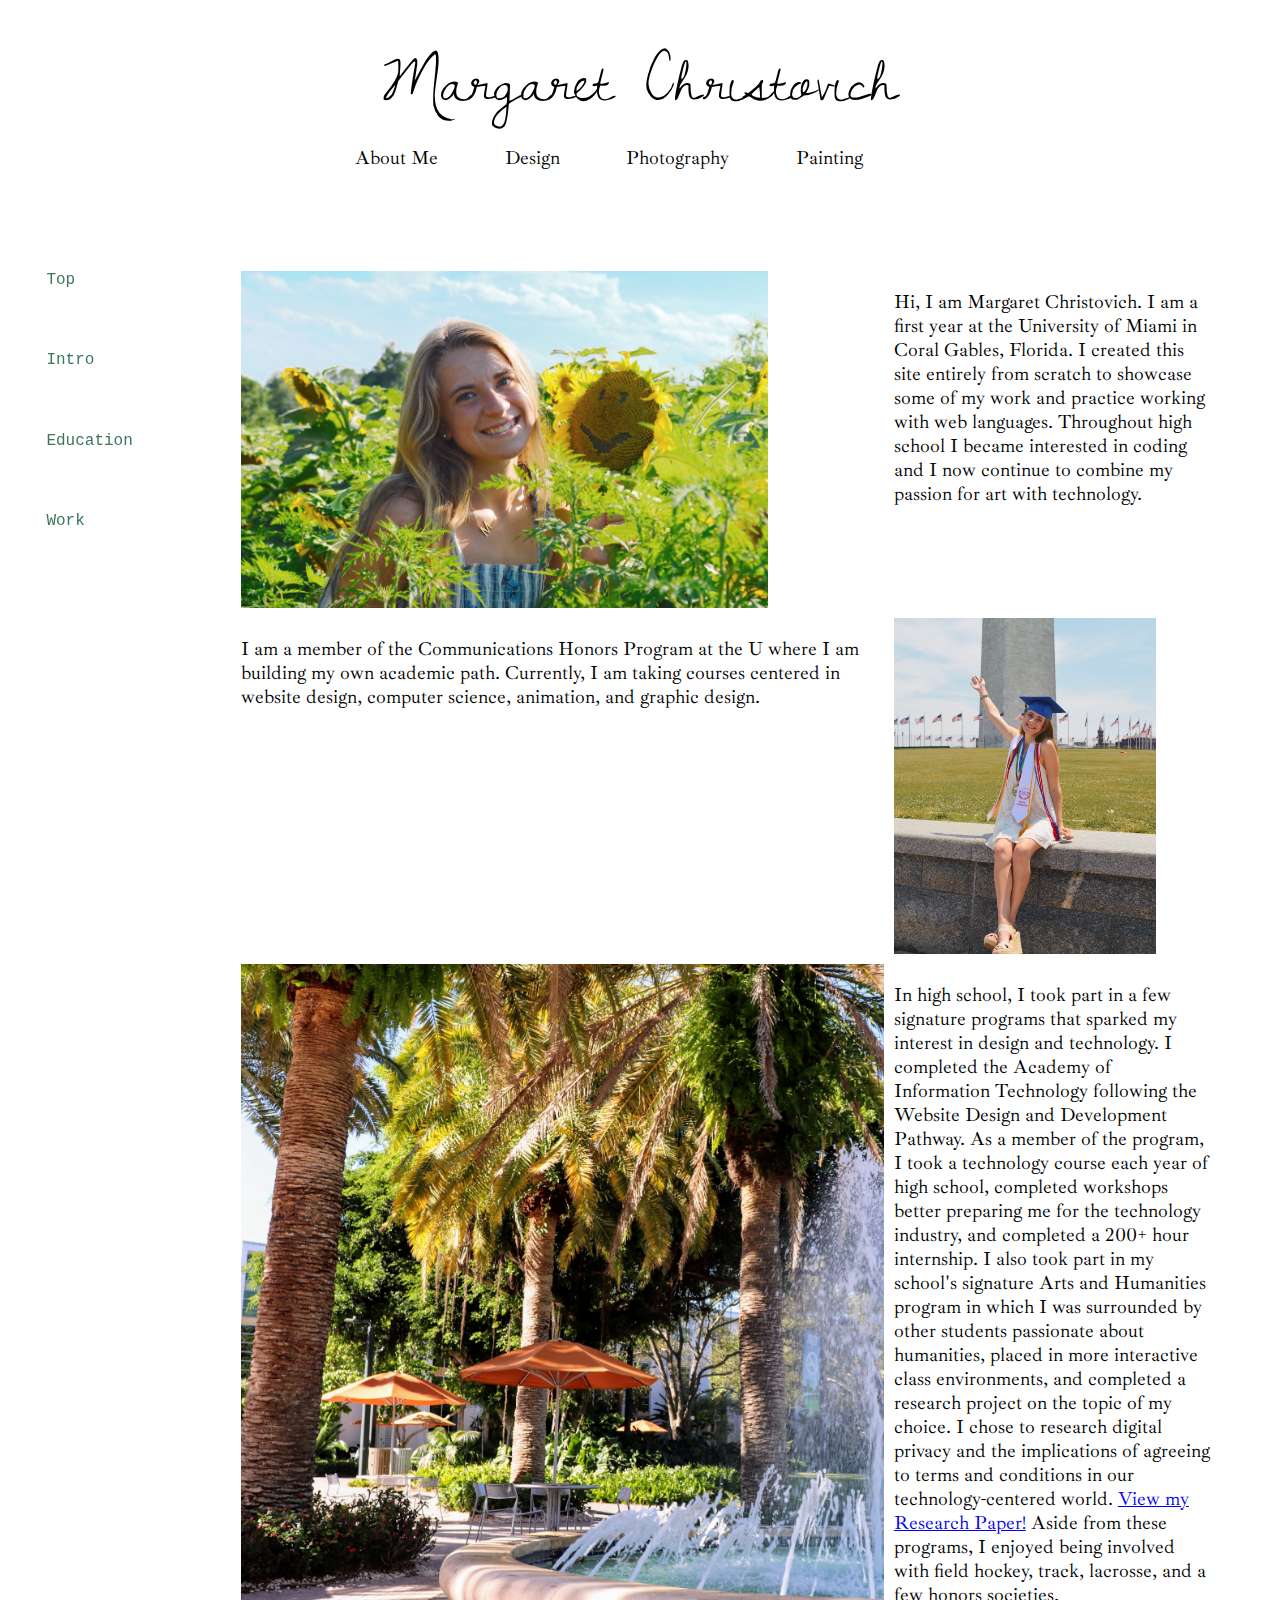
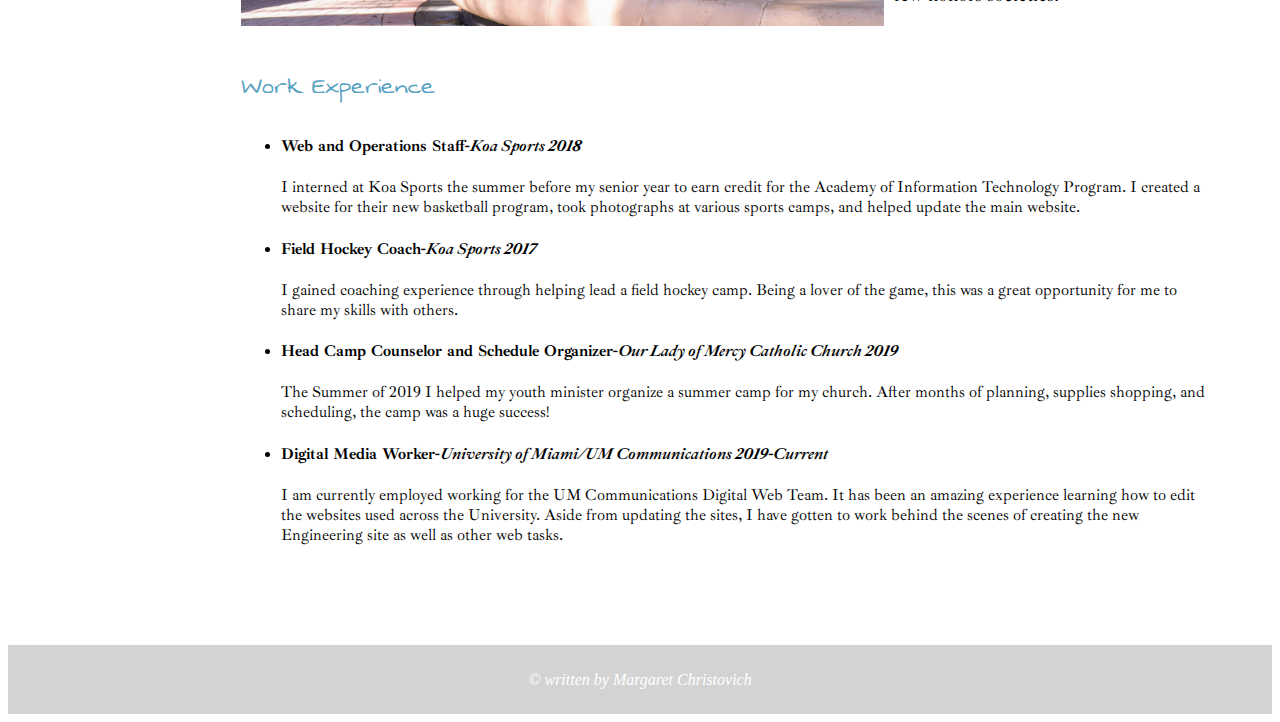
==== index.html @ 2e156cac "spacejump" ====
<!DOCTYPE html>

<html>

<head>
	<title>Portfolio Site</title>
	<link rel="shortcut icon" type="image/jpg" href="assets/images/Favicon1.jpg">

	<link rel="stylesheet" href="https://cdnjs.cloudflare.com/ajax/libs/animate.css/3.7.2/animate.min.css">

	<meta charset="UTF-8">
	<meta name="viewport" content="width=device-width, initial-scale=1.0">
	<link rel="stylesheet" type="text/css" href="assets/css/style.css">

	<link href="https://fonts.googleapis.com/css?family=Dawning+of+a+New+Day|Ibarra+Real+Nova|Swanky+and+Moo+Moo&display=swap" rel="stylesheet">

</head>

<body>
<a name="top"></a>
	<div id="topGrid">

	<header><a class="top animated bounceHover" href="#">Margaret Christovich</a></header>
		 
	<nav>
	<a href="#">About Me</a>       
	<a href="two.html" >Design</a>      
	<a href="three.html" >Photography</a>  
	<a href="four.html">Painting</a>
	</h2>
	</nav>

</div>

<div id="grid">

	<article>
			<h4><a href="#top">Top</a></h4><br>
			<h4><a href="#intro">Intro</a></h4><br>
			<h4><a href="#education">Education</a></h4><br>
			<h4><a href="#work">Work</a></h4><br>

	</article>

<main>

<div id="innerGrid1">

	<a id="icon1" href="#introjump"></a>
	<a id="icon2" href="two.html"></a>
	<a id="icon3" href="three.html"></a>
	<a id="icon4" href="four.html"></a>

	<div class="onePic1 mySlides">
	</div>

	<div class="onePic2 mySlides">

	</div>
	<div class="onePic3 mySlides">

	</div>
	<div class="onePic4 mySlides">

	</div>
	<div class="onePic5 mySlides">

	</div>
	<div class="onePic6 mySlides">

	</div>


	<div id="oneContent1">
	<a name="intro"></a>
	<p class="welcome">Hi, I am Margaret Christovich. I am a first year at the University of Miami in Coral Gables, Florida. I created this site entirely from scratch to showcase some of my work and practice working with web languages. Throughout high school I became interested in coding and I now continue to combine my passion for art with technology. </p>
	</div>


	<div id="space"><a name="introjump"></a></div>
	<div id="space2">
	</div>


	<div id="onePic7"></div>

	<div id="oneContent2">
	<a name="education"></a>
	<p class="welcome">I am a member of the Communications Honors Program at the U where I am building my own academic path. Currently, I am taking courses centered in website design, computer science, animation, and graphic design.</p>
	</div>

	<div id="onePic8"></div>

	<div id="oneContent3">
		
		<p class="welcome">In high school, I took part in a few signature programs that sparked my interest in design and technology. I completed the Academy of Information Technology following the Website Design and Development Pathway. As a member of the program, I took a technology course each year of high school, completed workshops better preparing me for the technology industry, and completed a 200+ hour internship. I also took part in my school's signature Arts and Humanities program in which I was surrounded by other students passionate about humanities, placed in more interactive class environments, and completed a research project on the topic of my choice. I chose to research digital privacy and the implications of agreeing to terms and conditions in our technology-centered world. <a href="assets/images/Christovich SIP.pdf" target="_blank">View my Research Paper!</a> Aside from these programs, I enjoyed being involved with field hockey, track, lacrosse, and a few honors societies. </p> 
	
	</div>

	<div id="oneContent4">
		<a name="work"></a>
	<h3>Work Experience</h3>
	<ul>
		<li><h4>Web and Operations Staff-<i>Koa Sports 2018</i> </h4></li>

		<p>I interned at Koa Sports the summer before my senior year to earn credit for the Academy of Information Technology Program. I created a website for their new basketball program, took photographs at various sports camps, and helped update the main website.</p>

		<li><h4>Field Hockey Coach-<i>Koa Sports 2017</i> </h4></li>

		<p>I gained coaching experience through helping lead a field hockey camp. Being a lover of the game, this was a great opportunity for me to share my skills with others.</p>

		<li><h4>Head Camp Counselor and Schedule Organizer-<i>Our Lady of Mercy Catholic Church 2019</i></h4></li>

		<p>The Summer of 2019 I helped my youth minister organize a summer camp for my church. After months of planning, supplies shopping, and scheduling, the camp was a huge success!</p>

		<li><h4>Digital Media Worker-<i>University of Miami/UM Communications 2019-Current</i></h4></li>
		<p>I am currently employed working for the UM Communications Digital Web Team. It has been an amazing experience learning how to edit the websites used across the University. Aside from updating the sites, I have gotten to work behind the scenes of creating the new Engineering site as well as other web tasks.</p>

	</ul>

	</div>

</div>
</main>

</div>
<footer>
	<address>
		&copy;
		written by <a> Margaret Christovich</a>
		<br>
	</address>
</footer>

	<!-- linked js file -->
	<script src="https://ajax.googleapis.com/ajax/libs/jquery/1.10.1/jquery.min.js"></script>
	<script type="text/javascript" src="assets/js/index.js"></script>
		
</body>
</html>
---- assets/css/style.css ----
/* DEVICES (mobile version) */
@media only screen and (min-width: 375px){

	.top{
		font-family: 'Dawning of a New Day', cursive;
		color: black;
		text-decoration: none;
		font-size: 1.75em;
	}

	h1 a:visited{
		text-decoration: none;
	}

	h1 a:hover{
		color: darkgrey;
	}

	h1 a:active{
		color:lightblue;
		text-decoration:none;
	} 

	h4 a{
		text-decoration: none;

	}

	h4 a: hover{
		text-decoration: none;
	}

	h4 a:active{
		text-decoration:none;
	}

	h2,h3{
		font-family: 'Swanky and Moo Moo', cursive;
		font-weight:normal;
	}

	h3{
		color: #56A0C2;
	}

	nav a, article a{
		font-family: 'Ibarra Real Nova', serif;
	}

	p,h4{
		font-family: 'Ibarra Real Nova', serif;
	}

	header{
		padding-top:8%;
		text-align: center;
		grid-area: header;
		font-size:1.5em;
	}

	nav{
		grid-area: nav;
		text-align: center;
		padding:1%;
		font-size: .8em;
	}

	article{
		grid-area: menu;
		padding:3%;
		position: fixed;
		display: none;
	}

	main{
		grid-area: main;
		padding:3%;
	}

	footer{
		grid-area: footer;
		background-color: lightgrey;
		text-align: center;
		color: white;
		padding: 2%;
	}

	#topGrid{
		display:grid;
		grid-template-areas:'header'
		'nav';
		grid-template-rows: .75fr .5fr;
		padding-bottom:1%;
	}

	.topTitle{
		font-family:"Courier New", Courier, monospace;
		font-weight:normal;
	}

	address{
		color: white;
	}

	nav a{
		padding-right: 5%;
		text-align: center;
		text-decoration: none;
		color: black;
	}

	nav a:visited{
		color: black;
		text-decoration: none;
	}

	article a{
		color: #3B785A;
		font-family:"Courier New", Courier, monospace;
		font-weight:normal;

	}

	article a:visited{
		color: #3B785A;
		text-decoration: none;
	}

	article a:hover{
		color: #56A0C2;
		font-weight: bold;

	}

	article a:active{

	text-decoration:none;
	}

	nav a:hover{
	color: #56A0C2;
	font-weight: bold;
	}

	nav a:active{
	color: black;
	text-decoration:none;
	}


	@keyframes bounceOut {
	  20% {
	    transform: scale3d(0.4, 0.4, 0.4);
	  }

	  50%,
	  55% {
	    opacity: 1;
	    transform: scale3d(.5, .5, .5);
	  }

	  to {
	    opacity: 0;
	    transform: scale3d(0.3, 0.3, 0.3);
	  }
	}

	.bounceOut {
	  animation-duration: 3s;
	  animation-name: bounceOut;
	}

	@keyframes bounce {
	  from,
	  20%,
	  53%,
	  80%,
	  to {
	    animation-timing-function: cubic-bezier(0.215, 0.61, 0.355, 1);
	    transform: translate3d(0, 0, 0);
	  }

	  40%,
	  43% {
	    animation-timing-function: cubic-bezier(0.755, 0.05, 0.855, 0.06);
	    transform: translate3d(0, -30px, 0);
	  }

	  70% {
	    animation-timing-function: cubic-bezier(0.755, 0.05, 0.855, 0.06);
	    transform: translate3d(0, -15px, 0);
	  }

	  90% {
	    transform: translate3d(0, -4px, 0);
	  }
	}

	h2 a{
		display: inline-block;
	}

	.bounce {
	  animation-name: bounce;
	  transform-origin: center bottom;
	}

	.bounceHover:hover{
	  animation-name: bounce;
	  transform-origin: center center;
	  display: inline-block;
	  animation-duration: 1s;
	}


	.topTitle{
		text-align:center;
	}	

	.onePic1{
		grid-area: pic1;
		background-image: url("../images/smile.JPG");
		background-size: contain;
		background-repeat: no-repeat;
	}	

	.onePic2{
		background-image: url("../images/silly.JPG");
		background-size: contain;
		background-repeat: no-repeat;
		grid-area: pic1;

	}

	.onePic3{
		background-image: url("../images/me2.JPG");
		background-size: contain;
		background-repeat: no-repeat;
		grid-area: pic1;
	}

	.onePic4{
		background-image: url("../images/field.JPG");
		background-size: contain;
		background-repeat: no-repeat;
		grid-area: pic1;
	}

	.onePic5{
		background-image: url("../images/road.JPG");
		background-size: contain;
		background-repeat: no-repeat;
		grid-area: pic1;
	}

	.onePic6{
		background-image: url("../images/turn.jpg");
		background-size: contain;
		background-repeat: no-repeat;
		grid-area: pic1;
	}

	/* Hide the images by default */
	.mySlides {
	  display: none;
	}

	/* Hide the images by default */
	.carnivalSlides {
	  display: none;
	}

	#oneContent1{
		grid-area: content1;
	}

	#icon1{
		grid-area: icon1;
		background-image: url("../images/Icon1.png");
		background-size: contain;
		background-repeat: no-repeat;
		margin: 5px;
	}

	#icon2{
		grid-area: icon2;
		background-image: url("../images/Icon2.png");
		background-size: contain;
		background-repeat: no-repeat;
		margin: 5px;
	}

	#icon3{
		grid-area: icon3;
		background-image: url("../images/Icon3.png");
		background-size: contain;
		background-repeat: no-repeat;
		margin: 5px;
	}

	#icon4{
		grid-area: icon4;
		background-image: url("../images/Icon4.png");
		background-size: contain;
		background-repeat: no-repeat;
		margin: 5px;
	}

	#onePic7{
		grid-area: pic2;
		background-image: url("../images/grad.jpg");
		background-size: contain;
		background-repeat: no-repeat;
	}

	#oneContent2{
		grid-area: content2;
	}

	#onePic8{
		grid-area: pic3;
		background-image: url("../images/fountain.jpg");
		background-size: cover;
		background-repeat: no-repeat;
	}

	#oneContent3{
		grid-area: content3;
	}


	#oneContent4{
		grid-area: content4;
	}

	#space{
		grid-area:spacer;
	}

	#space2{
		grid-area: spacer2;
	}

	#innerGrid1{
	display:grid;
	margin-top:30px;
	grid-gap:10px;
	grid-template-areas:
	'icon1 icon2'
	'spacer2 spacer2'
	'icon3 icon4'
	'spacer spacer'
	'pic1 pic1'
	'content1 content1'
	'pic2 pic2'
	'content2 content2'
	'pic3 pic3'
	'content3 content3'
	'content4 content4';
	grid-template-rows: .2fr .06fr .2fr .06fr .25fr .1fr .5fr .15fr .4fr .5fr 1fr;
	grid-template-columns: 1fr 1fr;
	padding-bottom: 1%;
	}

	#innerGrid2{
	display:grid;
	grid-gap:10px;
	grid-template-areas:'pic1'
	'content1'
	'pic4'
	'content4'
	'pic2'
	'content2'
	'pic3'
	'content3'
	'pic5'
	'content5'
	'pic6'
	'content6'
	'pic7'
	'content7'
	'pic8'
	'content8'
	'pic9'
	'content9';
	padding-bottom:1%;
	grid-template-rows: .75fr .25fr .75fr .25fr 1.5fr .25fr 1fr .25fr .75fr .25fr .75fr .25fr .5fr .25fr 1.5fr .25fr .5fr .25fr;
	
	}

	#twoPic1{
	grid-area: pic1;
	background-image: url("../images/design1.jpg");
	background-size: contain;
	background-repeat: no-repeat;
	}

	#twoContent1{
		grid-area: content1;
	}

	#twoPic2{
		grid-area: pic2;
		background-image: url("../images/Christovich_project3Flat.png");
		background-size: contain;
		background-repeat: no-repeat;
	}
	#twoContent2{
		grid-area: content2;
	}

	#twoPic3{
		grid-area: pic3;
		background-image: url("../images/design3.png");
		background-size: contain;
		background-repeat: no-repeat;
	}
	#twoContent3{
		grid-area: content3;
	}

	#twoPic4{
		grid-area: pic4;
		background-image: url("../images/design4.png");
		background-size: contain;
		background-repeat: no-repeat;
	}

	#twoContent4{
		grid-area: content4;
	}

	#twoPic5{
		grid-area: pic5;
		background-image: url("../images/design5.png");
		background-size: contain;
		background-repeat: no-repeat;
	}

	#twoContent5{
		grid-area: content5;
	}

	#twoPic6{
		grid-area: pic6;
		background-image: url("../images/design6.png");
		background-size: contain;
		background-repeat: no-repeat;
	}

	#twoContent6{
		grid-area: content6;
	}

	#twoPic7{
	grid-area: pic7;
	}

	#twoContent7{
	grid-area: content7;
	}

	#twoPic8 { 
	grid-area: pic8;
	background-image: url("../images/design2.png");
	background-size: contain;
	background-repeat: no-repeat;
	}

	#twoContent8 {
	grid-area: content8;
	}

	#twoPic9 { 
	grid-area: pic9;
	}

	#twoContent9 {
	grid-area: content9;
	}

	#innerGrid3{
	display:grid;
	grid-gap:10px;
	grid-template-areas:'pic1 pic2'
	'pic3 pic4'
	'pic5 pic6'
	'pic7 pic8'
	'pic9 pic10'
	'pic11 pic12'
	'pic13 pic14'
	'pic15 pic16'
	'pic17 pic18'
	'pic19 pic20'
	'pic22 pic21'
	'pic23 pic24'
	'pic25 pic26'
	'pic27 pic28';
	padding-bottom:1%;
	grid-template-rows: 1fr 1fr 1fr 1fr 1fr 1fr 1fr 1fr 1fr 1fr 1fr 1fr 1fr 1fr;
	height:550vw;
	}


	#threePic1{
		grid-area: pic1;
		background-image: url("../images/blue1.JPG");
		background-size: contain;
		background-repeat: no-repeat;
	}

	#threePic2{
		grid-area: pic2;
		background-image: url("../images/blue2.JPG");
		background-size: contain;
		background-repeat: no-repeat;
	}

	#threePic3{
		grid-area: pic3;
		background-image: url("../images/blue3.JPG");
		background-size: contain;
		background-repeat: no-repeat;
	}

	#threePic4{
		grid-area: pic4;
		background-image: url("../images/blue4.JPG");
		background-size: contain;
		background-repeat: no-repeat;
	}

	#threePic5{
		grid-area: pic5;
		background-image: url("../images/blue5.JPG");
		background-size: contain;
		background-repeat: no-repeat;
	}

	#threePic6{
		grid-area: pic6;
		background-image: url("../images/blue6.JPG");
		background-size: contain;
		background-repeat: no-repeat;
	}

	#threePic7{
		grid-area: pic7;
		background-image: url("../images/blue7.JPG");
		background-size: contain;
		background-repeat: no-repeat;
	}

	#threePic8{
		grid-area: pic8;
		background-image: url("../images/blue8.JPG");
		background-size: contain;
		background-repeat: no-repeat;
	}

	#threePic9{
		grid-area: pic9;
		background-image: url("../images/blue9.JPG");
		background-size: contain;
		background-repeat: no-repeat;
	}

	#threePic10{
		grid-area: pic10;
		background-image: url("../images/blue10.JPG");
		background-size: contain;
		background-repeat: no-repeat;
	}

	#threePic11{
		grid-area: pic11;
		background-image: url("../images/blue11.JPG");
		background-size: contain;
		background-repeat: no-repeat;
	}

	#threePic12{
		grid-area: pic12;
		background-image: url("../images/blue12.JPG");
		background-size: contain;
		background-repeat: no-repeat;
	}

	#threePic13{
		grid-area: pic13;
		background-image: url("../images/blue13.JPG");
		background-size: contain;
		background-repeat: no-repeat;
	}

	#threePic14{
		grid-area: pic14;
		background-image: url("../images/blue14.JPG");
		background-size: contain;
		background-repeat: no-repeat;
	}

	#threePic15{
		grid-area: pic15;
		background-image: url("../images/blue15.JPG");
		background-size: contain;
		background-repeat: no-repeat;
	}

	#threePic16{
		grid-area: pic16;
		background-image: url("../images/blue16.JPG");
		background-size: contain;
		background-repeat: no-repeat;
	}

	#threePic17{
		grid-area: pic17;
		background-image: url("../images/sun1.jpg");
		background-size: contain;
		background-repeat: no-repeat;
	}

	#threePic18{
		grid-area: pic18;
		background-image: url("../images/sun2.jpg");
		background-size: contain;
		background-repeat: no-repeat;
	}

	#threePic19{
		grid-area: pic19;
		background-image: url("../images/sun3.jpg");
		background-size: contain;
		background-repeat: no-repeat;
	}

	#threePic20{
		grid-area: pic20;
		background-image: url("../images/sun4.jpg");
		background-size: contain;
		background-repeat: no-repeat;
	}

	#threePic21{
		grid-area: pic21;
		background-image: url("../images/sun7.jpg");
		background-size: contain;
		background-repeat: no-repeat;
	}

	#threePic22{
		grid-area: pic22;
		background-image: url("../images/sun5.jpg");
		background-size: contain;
		background-repeat: no-repeat;
	}

	#threePic23{
		grid-area: pic23;
		background-image: url("../images/sun6.jpg");
		background-size: contain;
		background-repeat: no-repeat;
	}

	#threePic24{
		grid-area: pic24;
		background-image: url("../images/sun8.jpg");
		background-size: contain;
		background-repeat: no-repeat;
	}


	#threePic25{
		grid-area: pic25;
		background-image: url("../images/sun9.jpg");
		background-size: contain;
		background-repeat: no-repeat;
	}

	#threePic26{
		grid-area: pic26;
		background-image: url("../images/sun10.jpg");
		background-size: contain;
		background-repeat: no-repeat;
	}

	#threePic27{
		grid-area: pic27;
		background-image: url("../images/sun11.jpg");
		background-size: contain;
		background-repeat: no-repeat;
	}

	#threePic28{
		grid-area: pic28;
		background-image: url("../images/sun12.jpg");
		background-size: contain;
		background-repeat: no-repeat;
	}


	#innerGrid4{
		display:grid;
		grid-gap:10px;
		grid-template-areas:'content1 content1'
		'pic1 pic1'
		'pic10 pic10'
		'pic3 pic3'
		'pic9 pic9'
		'pic8 pic8'
		'pic2 pic5'
		'pic7 pic4'
		'pic6 pic6'
		'pic11 pic11';
		padding-bottom:1%;
		grid-template-rows: .5fr 5fr 2fr 2fr 1.5fr 1.5fr 1.5fr 1fr 1.5fr 1.5fr;
		grid-template-columns: 1fr 1fr;
		height: 670vw;
	}

	#fourPic1{
		grid-area: pic1;
		background-image: url("../images/letter1.JPG");
		background-size: contain;
		background-repeat: no-repeat;
	}

	#fourContent1{
		grid-area: content1;
	}

	#fourPic2{
		grid-area: pic2;
		background-image: url("../images/letter2.JPG");
		background-size: contain;
		background-repeat: no-repeat;
	}
	#fourPic3{
		grid-area: pic3;
		background-image: url("../images/letter3.JPG");
		background-size: contain;
		background-repeat: no-repeat;
	}
	#fourPic4{
		grid-area: pic4;
		background-image: url("../images/letter4.jpg");
		background-size: contain;
		background-repeat: no-repeat;
	}
	#fourPic5{
		grid-area: pic5;
		background-image: url("../images/letter5.jpg");
		background-size: contain;
		background-repeat: no-repeat;
	}
	#fourPic6{
		grid-area: pic6;
		background-image: url("../images/letter6.jpg");
		background-size: contain;
		background-repeat: no-repeat;
	}
	#fourPic7{
		grid-area: pic7;
		background-image: url("../images/letter7.JPG");
		background-size: contain;
		background-repeat: no-repeat;
	}
	#fourPic8{
		grid-area: pic8;
		background-image: url("../images/letter8.JPG");
		background-size: contain;
		background-repeat: no-repeat;
	}
	#fourPic9{
		grid-area: pic9;
		background-image: url("../images/letter9.JPG");
		background-size: contain;
		background-repeat: no-repeat;
	}
	#fourPic10{
		grid-area: pic10;
		background-image: url("../images/letter10.JPG");
		background-size: contain;
		background-repeat: no-repeat;
	}
	#fourPic11{
		grid-area: pic11;
		background-image: url("../images/letter11.JPG");
		background-size: contain;
		background-repeat: no-repeat;
	}

	#tourImage{
		height: 70vw;
		width: 40vw;
		margin-left: 26vw;
		background-size: cover;
	}

	#innerGrid5{
		text-align: center;
	}

	#innerGrid6{
		display:grid;
		grid-gap:10px;
		grid-template-areas:'content1 content1'
		'pic1 pic4'
		'pic3 pic5'
		'pic2 pic6'
		'pic7 pic8'
		'pic9 pic9';
		padding-bottom:1%;
		grid-template-rows: .2fr 1fr 1fr 1fr 1fr 1fr;
		grid-template-columns: 1fr 1fr;
		height: 250vw;
	}

	#sixContent1{
		grid-area: content1;

	}

	#sixPic1{
		grid-area: pic1;
		background-image: url("../images/page1.JPG");
		background-size: contain;
		background-repeat: no-repeat;
	}

	#sixPic2{
		grid-area: pic2;
		background-image: url("../images/page2.JPG");
		background-size: contain;
		background-repeat: no-repeat;
	}

	#sixPic3{
		grid-area: pic3;
		background-image: url("../images/page3.JPG");
		background-size: contain;
		background-repeat: no-repeat;
	}

	#sixPic4{
		grid-area: pic4;
		background-image: url("../images/page4.JPG");
		background-size: contain;
		background-repeat: no-repeat;
	}

	#sixPic5{
		grid-area: pic5;
		background-image: url("../images/page5.JPG");
		background-size: contain;
		background-repeat: no-repeat;
	}

	#sixPic6{
		grid-area: pic6;
		background-image: url("../images/page6.JPG");
		background-size: contain;
		background-repeat: no-repeat;
	}

	#sixPic7{
		grid-area: pic7;
		background-image: url("../images/page7.JPG");
		background-size: contain;
		background-repeat: no-repeat;
	}

	#sixPic8{
		grid-area: pic8;
		background-image: url("../images/page8.JPG");
		background-size: contain;
		background-repeat: no-repeat;
	}

	#sixPic9{
		grid-area: pic9;
		background-image: url("../images/page9.JPG");
		background-size: contain;
		background-repeat: no-repeat;
	}

}

/* DEVICES (tablets and ipads) */
@media only screen and (min-width: 768px){

	#grid{
	display: grid;
	grid-template-areas: 'menu main';
	grid-gap:10px;
	grid-template-columns: .18fr 1fr;
	padding-bottom: 1%;
	}

	nav{
		font-size: 1em;
	}

	article{
		display: block;
	}

	header{
	padding-top:4%;
	font-size:2.5em;
	}

	#innerGrid1{
	grid-template-rows: 1.5fr .25fr 2fr 1fr 1.5fr .25fr 1fr;
	}

	.mySlides{
		padding-left:10%;
	}

	#innerGrid2{
	grid-template-rows: 1.5fr .25fr 1.75fr .25fr 3.5fr .25fr 3.25fr .25fr 1.75fr .25fr 1.75fr .25fr 1.75fr .25fr;
	height:510vw;
	margin-left:0vw;
	}

	#innerGrid3{
	display:grid;
	grid-gap:10px;
	grid-template-areas:'pic1 pic2 pic3'
	'pic4 pic5 pic6'
	'pic7 pic8 pic9'
	'pic10 pic11 pic12'
	'pic13 pic14 pic15'
	'pic17 pic18 pic19'
	'pic20 pic21 pic22'
	'pic23 pic24 pic25';
	padding-bottom:1%;
	grid-template-rows: 1fr 1fr 1fr 1fr 1fr 1fr 1fr 1fr;
	grid-template-columns: 1fr 1fr 1fr;
	height:150vw;
	}

	#innerGrid4{
		display:grid;
		grid-gap:10px;
		grid-template-areas:'content1 content1'
		'pic1 pic1'
		'pic10 pic10'
		'pic3 pic3'
		'pic9 pic9'
		'pic8 pic8'
		'pic2 pic5'
		'pic7 pic4'
		'pic6 pic6'
		'pic11 pic11';
		padding-bottom:1%;
		grid-template-rows: .25fr 4fr 1.5fr 1.75fr 1fr 1fr 1.5fr 1fr 1.5fr 1.5fr;
		grid-template-columns: 1fr 1fr;
		height: 500vw;
	}


	#tourImage{
		height: 70vw;
		width: 50vw;
		margin-left: 12vw;
		background-size: cover;
	}

}

/* DEVICES (laptop and desktops) */
@media only screen and (min-width: 1200px){

	h3,h2{
		font-size:180%;
	}


	.welcome{
		font-size:120%;
	}

	header{
	padding-top:1%;
	font-size:2.5em;
	}

	nav{
		font-size:1.2em;
	}

	#innerGrid1{
		grid-template-areas:'pic1 pic1 content1'
		'content2 content2 pic2'
		'pic3 pic3 content3'
		'content4 content4 content4';
		grid-template-columns: 1fr 1fr 1fr;
		grid-template-rows: 1fr 1fr 1fr 1fr;
		height: 150vw;
	}


	#innerGrid2{

		grid-template-areas:'pic1 pic1 pic1 pic1 pic1 pic1'
		'content1 content1 content1 content1 content1 content1'
		'pic4 pic4 pic4 pic4 pic4 content4'
		'pic2 pic2 pic2 pic3 pic3 pic3'
		'content2 content2 content2 content3 content3 content3'
		'pic5 pic5 pic5 pic5 pic5 pic5'
		'content5 content5 content5 content5 content5 content5'
		'pic6 pic6 pic6 pic6 pic6 content6 '
		'content7 content7 pic7 pic7 pic7 pic7'
		'pic8 pic8 pic8 content8 content8 content8'
		'content9 content9 content9 pic9 pic9 pic9'
		;

		grid-template-rows: 4fr .35fr 3fr 3fr 1fr 4fr 1fr 3fr 2fr 4fr 2fr;
		height:400vw;
	}

	#innerGrid3{
		grid-template-areas:'pic1 pic2 pic3 pic4'
		'pic5 pic6 pic7 pic8'
		'pic9 pic10 pic11 pic12'
		'pic13 pic14 pic15 pic16'
		'pic17 pic18 pic19 pic20'
		'pic21 pic22 pic23 pic24'
		'pic25 pic26 pic27 pic28';
		padding-bottom:1%;
		grid-template-rows: 1fr 1fr 1fr 1fr 1fr 1fr 1fr;
		grid-template-columns: 1fr 1fr 1fr 1fr;
		height:100vw;
	}

	#innerGrid4{
		grid-template-areas:'content1 content1 content1 content1 content1 content1'
		'pic10 pic10 pic10 pic1 pic1 pic1'
		'pic3 pic3 pic3 pic1 pic1 pic1'
		'pic9 pic9 pic9 pic8 pic8 pic8'
		'pic2 pic2 pic5 pic5 pic11 pic11'
		'pic7 pic7 pic7 pic4 pic4 pic4'
		'pic6 pic6 pic6 pic6 pic6 pic6';
		padding-bottom:1%;
		grid-template-rows: .5fr 5fr 5fr 4fr 6fr 6fr 5fr;
		grid-template-columns: 1fr 1fr 1fr 1fr 1fr 1fr;
		height: 190vw;
	}

	#tourImage{
		height: 40vw;
		width: 36vw;
		margin-left: 20vw;
		background-size: cover;
	}

}
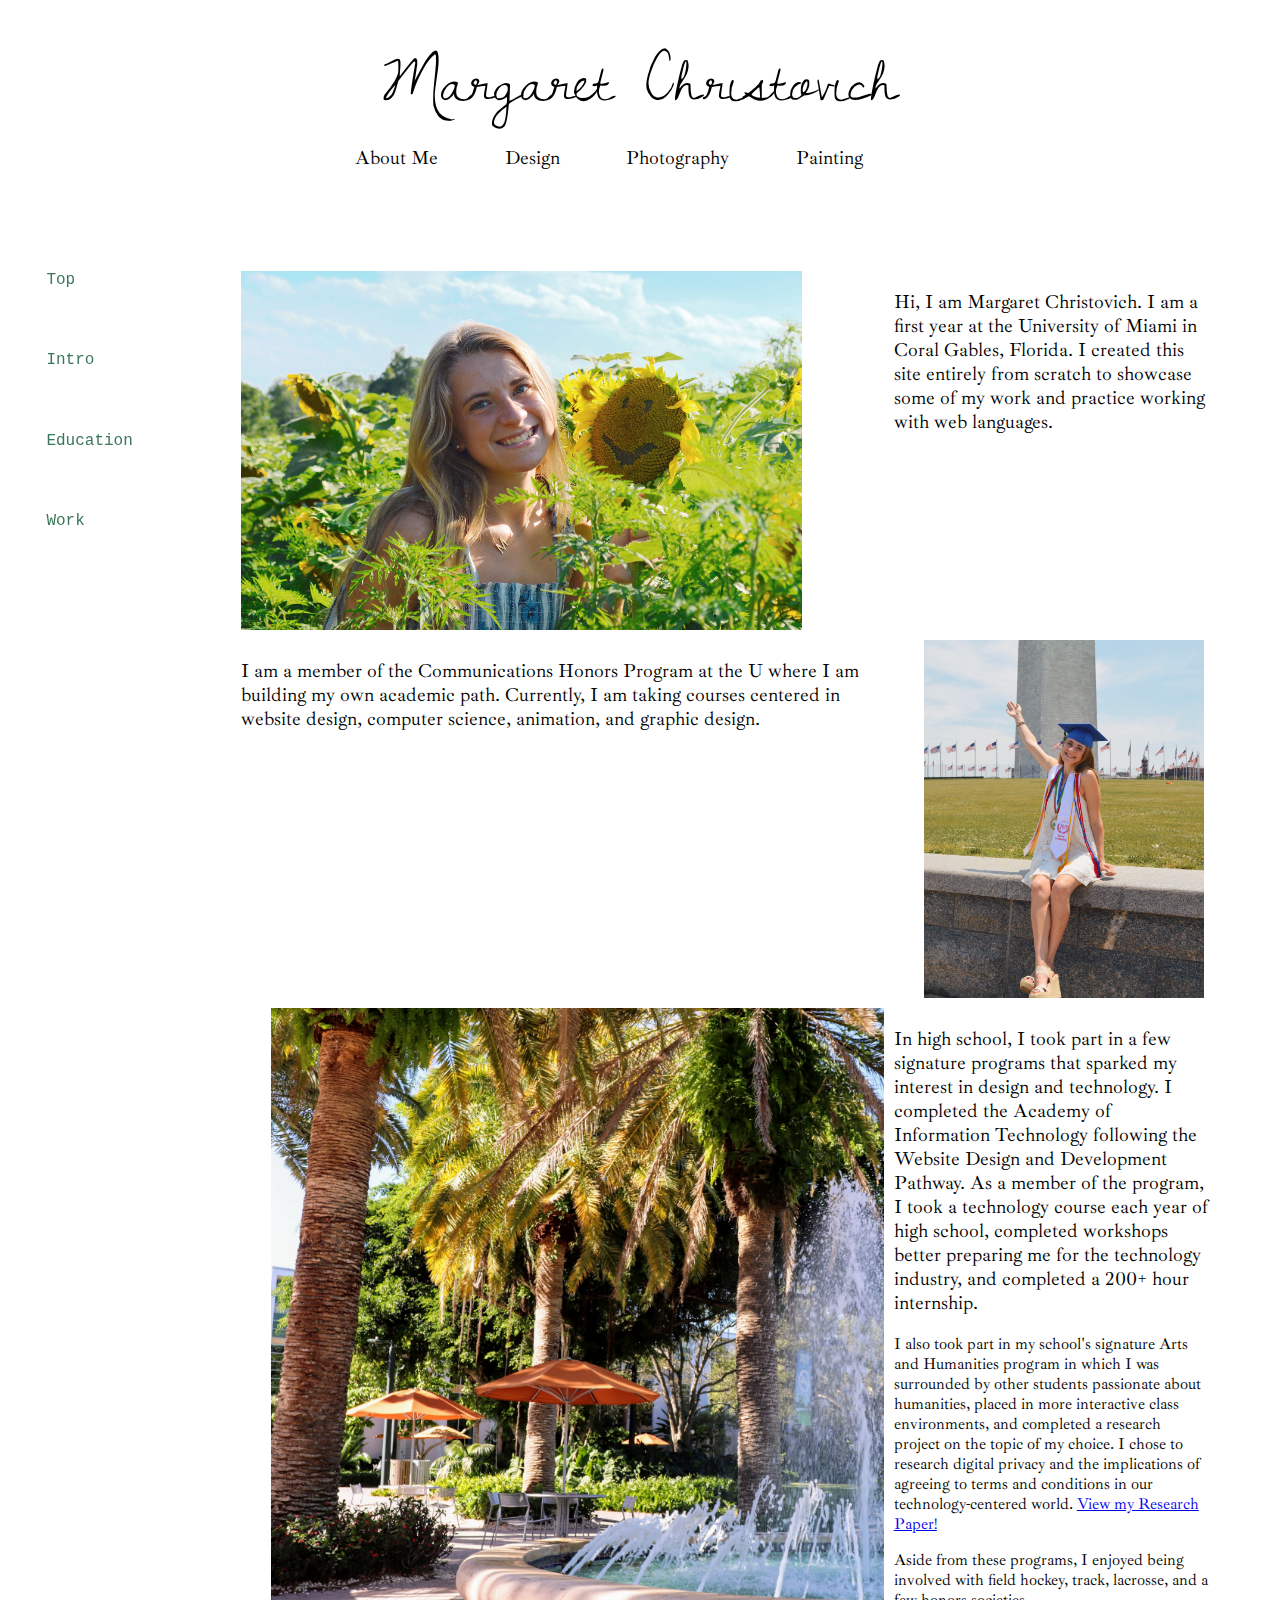
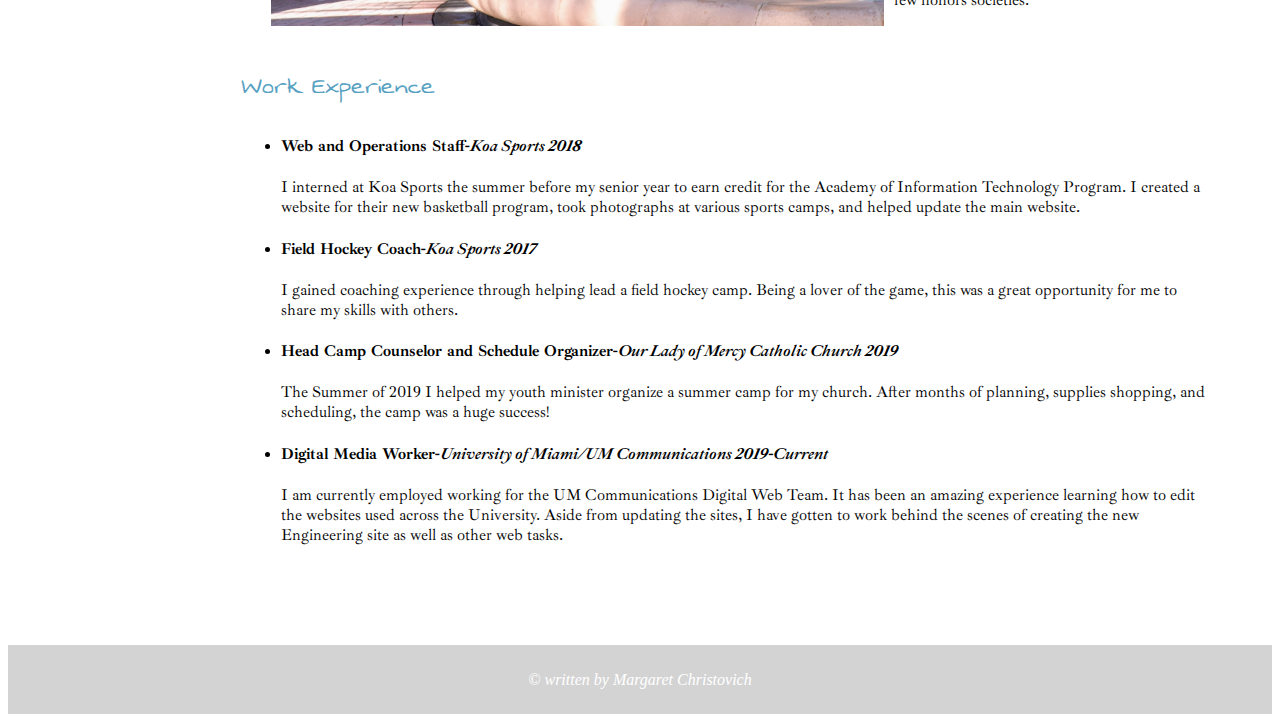
==== commit dab30cb8: "photo center" ====
--- a/index.html
+++ b/index.html
@@ -74,7 +74,7 @@
 
 	<div id="oneContent1">
 	<a name="intro"></a>
-	<p class="welcome">Hi, I am Margaret Christovich. I am a first year at the University of Miami in Coral Gables, Florida. I created this site entirely from scratch to showcase some of my work and practice working with web languages. Throughout high school I became interested in coding and I now continue to combine my passion for art with technology. </p>
+	<p class="welcome">Hi, I am Margaret Christovich. I am a first year at the University of Miami in Coral Gables, Florida. I created this site entirely from scratch to showcase some of my work and practice working with web languages.</p>
 	</div>
 
 
@@ -94,7 +94,11 @@
 
 	<div id="oneContent3">
 		
-		<p class="welcome">In high school, I took part in a few signature programs that sparked my interest in design and technology. I completed the Academy of Information Technology following the Website Design and Development Pathway. As a member of the program, I took a technology course each year of high school, completed workshops better preparing me for the technology industry, and completed a 200+ hour internship. I also took part in my school's signature Arts and Humanities program in which I was surrounded by other students passionate about humanities, placed in more interactive class environments, and completed a research project on the topic of my choice. I chose to research digital privacy and the implications of agreeing to terms and conditions in our technology-centered world. <a href="assets/images/Christovich SIP.pdf" target="_blank">View my Research Paper!</a> Aside from these programs, I enjoyed being involved with field hockey, track, lacrosse, and a few honors societies. </p> 
+		<p class="welcome">In high school, I took part in a few signature programs that sparked my interest in design and technology. I completed the Academy of Information Technology following the Website Design and Development Pathway. As a member of the program, I took a technology course each year of high school, completed workshops better preparing me for the technology industry, and completed a 200+ hour internship. </p>
+
+		<p>I also took part in my school's signature Arts and Humanities program in which I was surrounded by other students passionate about humanities, placed in more interactive class environments, and completed a research project on the topic of my choice. I chose to research digital privacy and the implications of agreeing to terms and conditions in our technology-centered world. <a href="assets/images/Christovich SIP.pdf" target="_blank">View my Research Paper!</a> </p>
+
+			<p>Aside from these programs, I enjoyed being involved with field hockey, track, lacrosse, and a few honors societies. </p> 
 	
 	</div>
 
--- a/assets/css/style.css
+++ b/assets/css/style.css
@@ -314,6 +314,7 @@
 		background-image: url("../images/grad.jpg");
 		background-size: contain;
 		background-repeat: no-repeat;
+		margin-left:30px;
 	}
 
 	#oneContent2{
@@ -325,6 +326,7 @@
 		background-image: url("../images/fountain.jpg");
 		background-size: cover;
 		background-repeat: no-repeat;
+		margin-left:30px;
 	}
 
 	#oneContent3{
@@ -360,7 +362,7 @@
 	'pic3 pic3'
 	'content3 content3'
 	'content4 content4';
-	grid-template-rows: .2fr .06fr .2fr .06fr .25fr .1fr .5fr .15fr .4fr .5fr 1fr;
+	grid-template-rows: .2fr .06fr .2fr .06fr .25fr .1fr .4fr .15fr .4fr .5fr 1fr;
 	grid-template-columns: 1fr 1fr;
 	padding-bottom: 1%;
 	}
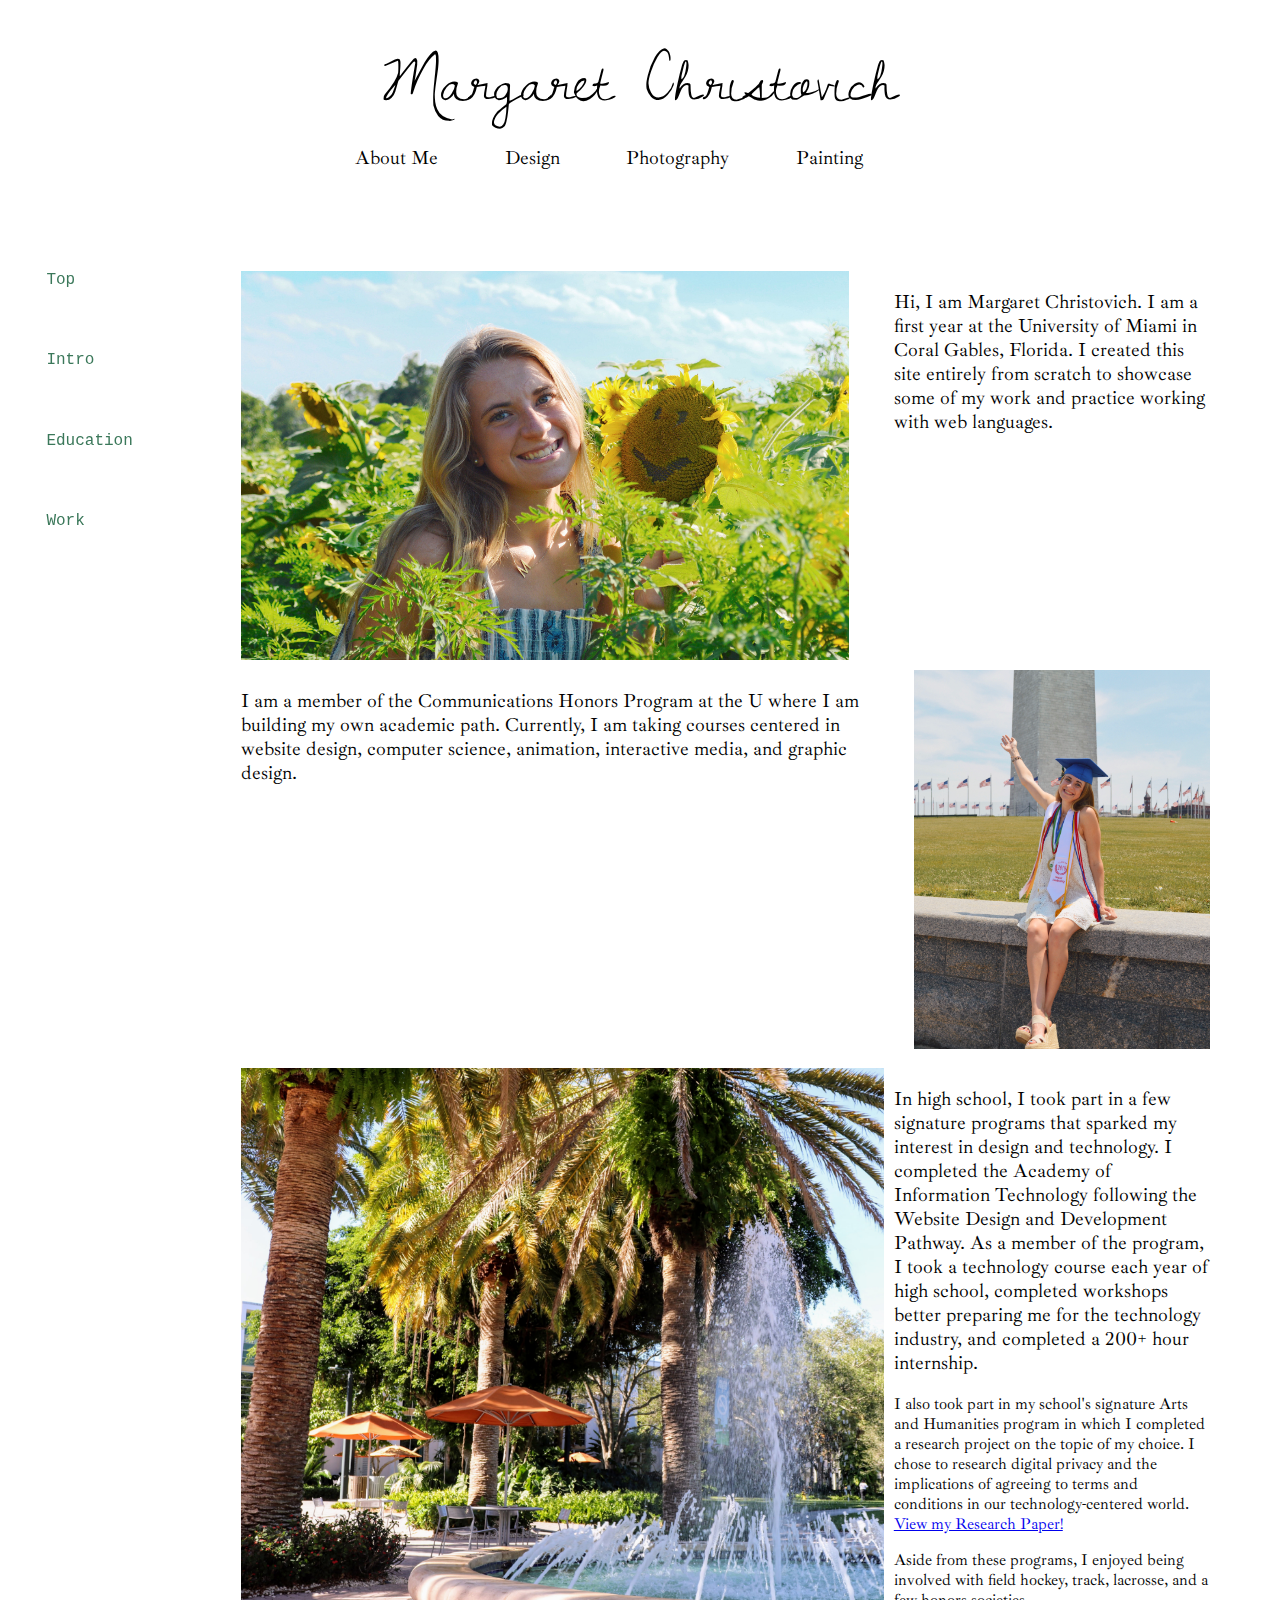
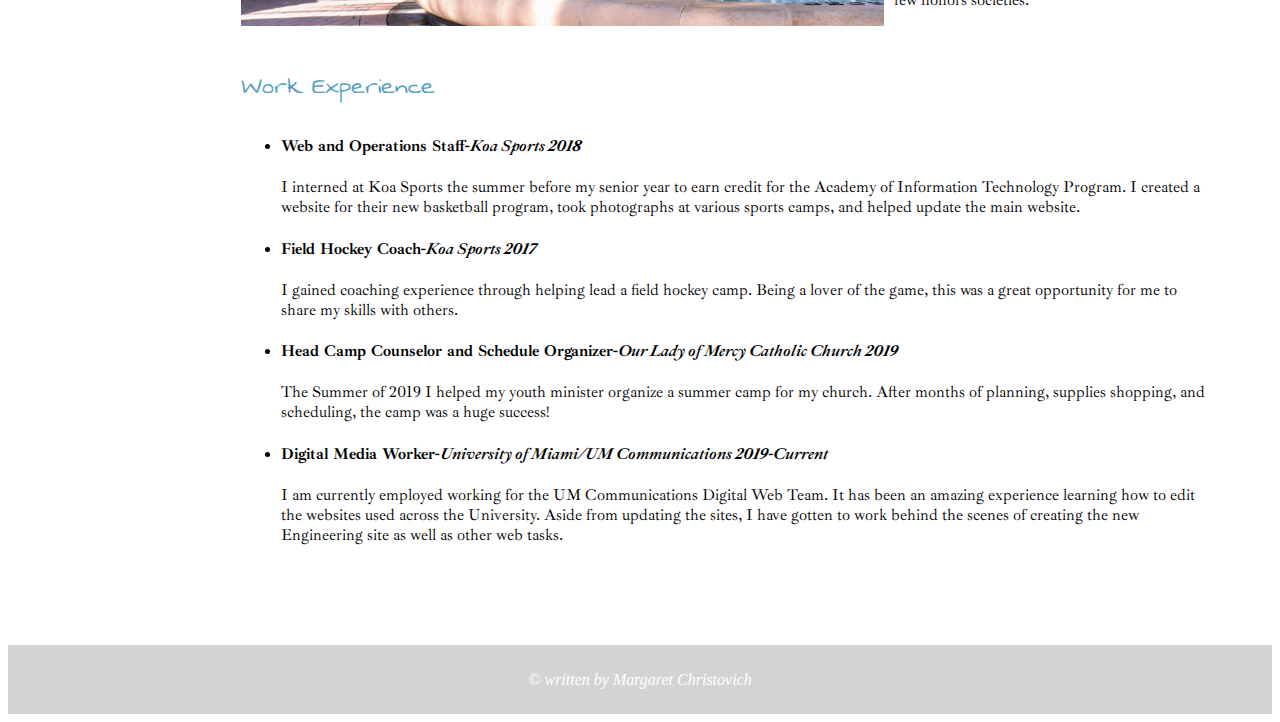
==== commit ab37234d: "better layout" ====
--- a/index.html
+++ b/index.html
@@ -78,7 +78,7 @@
 	</div>
 
 
-	<div id="space"><a name="introjump"></a></div>
+	<div id="space"><a id="introjump"></a></div>
 	<div id="space2">
 	</div>
 
@@ -87,7 +87,7 @@
 
 	<div id="oneContent2">
 	<a name="education"></a>
-	<p class="welcome">I am a member of the Communications Honors Program at the U where I am building my own academic path. Currently, I am taking courses centered in website design, computer science, animation, and graphic design.</p>
+	<p class="welcome">I am a member of the Communications Honors Program at the U where I am building my own academic path. Currently, I am taking courses centered in website design, computer science, animation, interactive media, and graphic design.</p>
 	</div>
 
 	<div id="onePic8"></div>
@@ -96,7 +96,7 @@
 		
 		<p class="welcome">In high school, I took part in a few signature programs that sparked my interest in design and technology. I completed the Academy of Information Technology following the Website Design and Development Pathway. As a member of the program, I took a technology course each year of high school, completed workshops better preparing me for the technology industry, and completed a 200+ hour internship. </p>
 
-		<p>I also took part in my school's signature Arts and Humanities program in which I was surrounded by other students passionate about humanities, placed in more interactive class environments, and completed a research project on the topic of my choice. I chose to research digital privacy and the implications of agreeing to terms and conditions in our technology-centered world. <a href="assets/images/Christovich SIP.pdf" target="_blank">View my Research Paper!</a> </p>
+		<p>I also took part in my school's signature Arts and Humanities program in which I completed a research project on the topic of my choice. I chose to research digital privacy and the implications of agreeing to terms and conditions in our technology-centered world. <a href="assets/images/Christovich SIP.pdf" target="_blank">View my Research Paper!</a> </p>
 
 			<p>Aside from these programs, I enjoyed being involved with field hockey, track, lacrosse, and a few honors societies. </p> 
 	
--- a/assets/css/style.css
+++ b/assets/css/style.css
@@ -314,7 +314,7 @@
 		background-image: url("../images/grad.jpg");
 		background-size: contain;
 		background-repeat: no-repeat;
-		margin-left:30px;
+		margin-left:20px;
 	}
 
 	#oneContent2{
@@ -326,7 +326,6 @@
 		background-image: url("../images/fountain.jpg");
 		background-size: cover;
 		background-repeat: no-repeat;
-		margin-left:30px;
 	}
 
 	#oneContent3{
@@ -355,14 +354,14 @@
 	'spacer2 spacer2'
 	'icon3 icon4'
 	'spacer spacer'
+	'content1 content1'
 	'pic1 pic1'
-	'content1 content1'
+	'content2 content2'
 	'pic2 pic2'
-	'content2 content2'
+	'content3 content3'
 	'pic3 pic3'
-	'content3 content3'
 	'content4 content4';
-	grid-template-rows: .2fr .06fr .2fr .06fr .25fr .1fr .4fr .15fr .4fr .5fr 1fr;
+	grid-template-rows: .2fr .06fr .2fr .07fr .15fr .25fr .17fr .4fr .4fr .3fr 1fr;
 	grid-template-columns: 1fr 1fr;
 	padding-bottom: 1%;
 	}
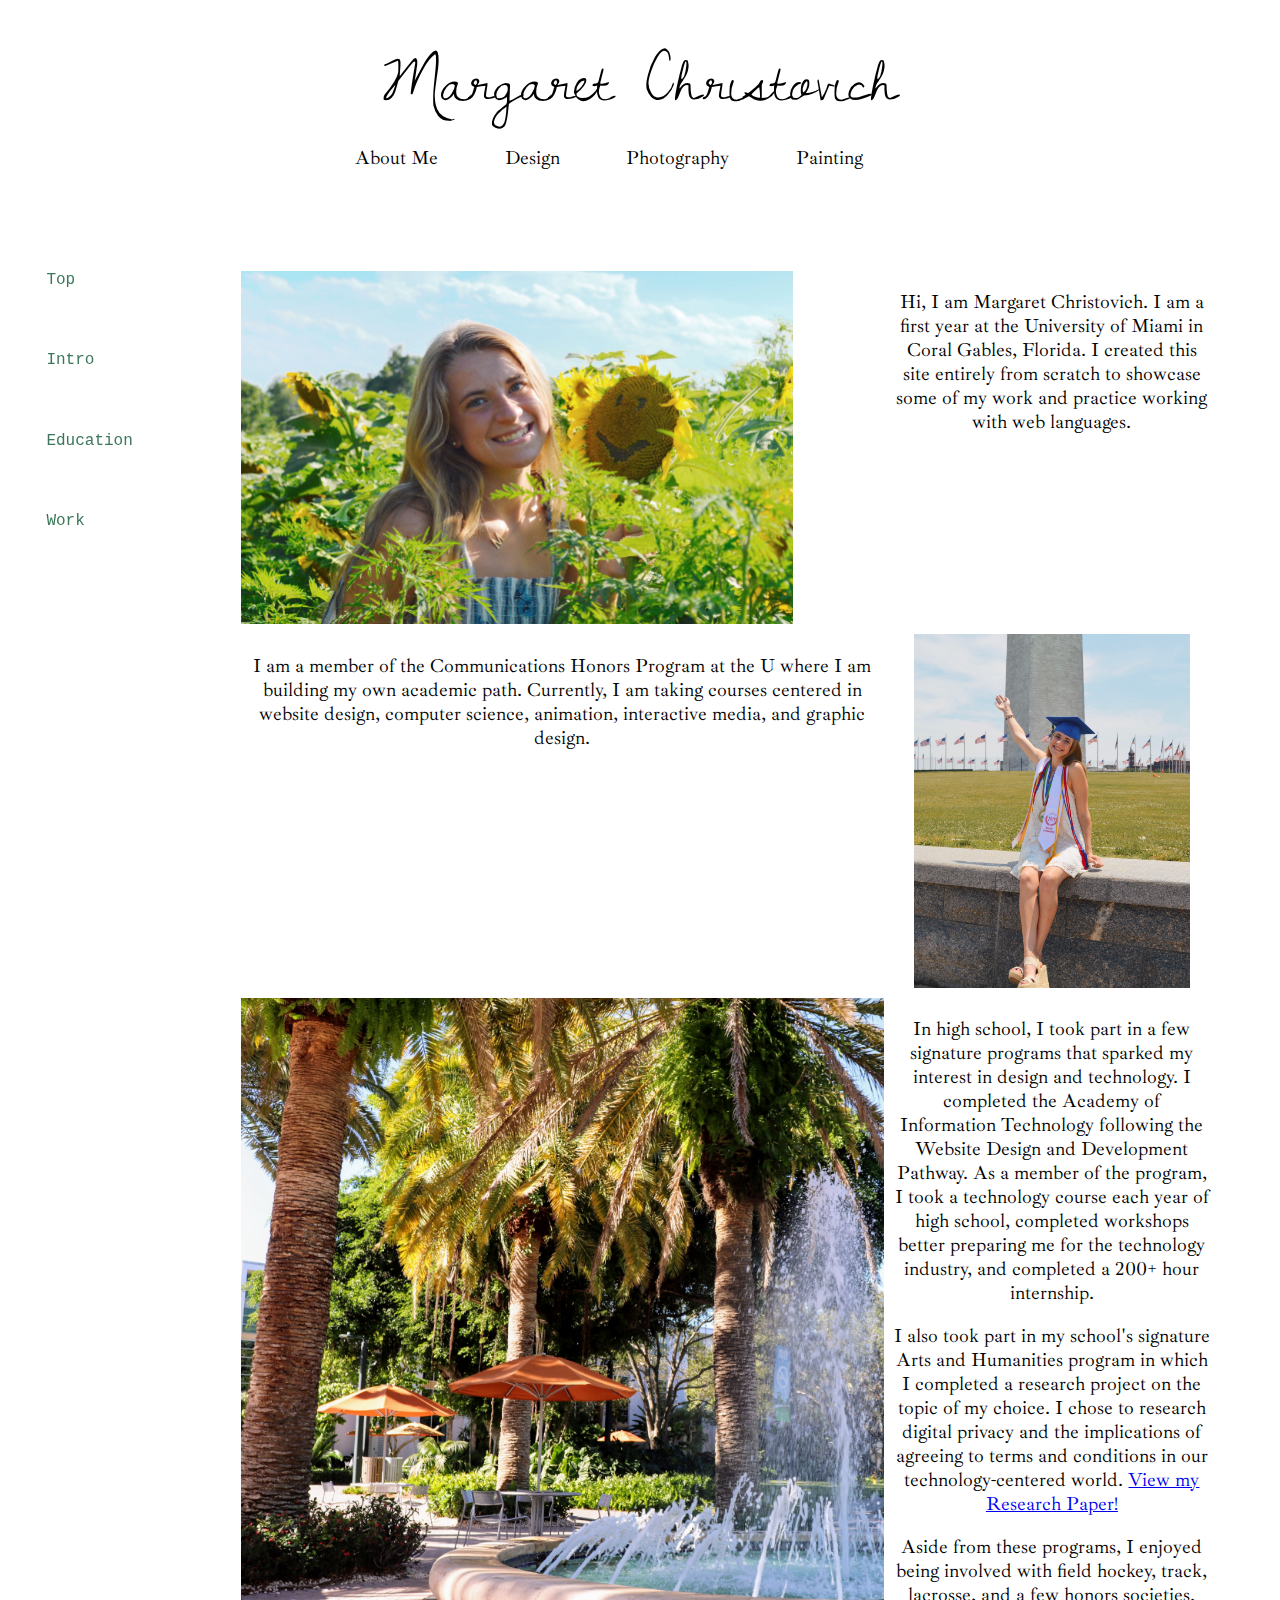
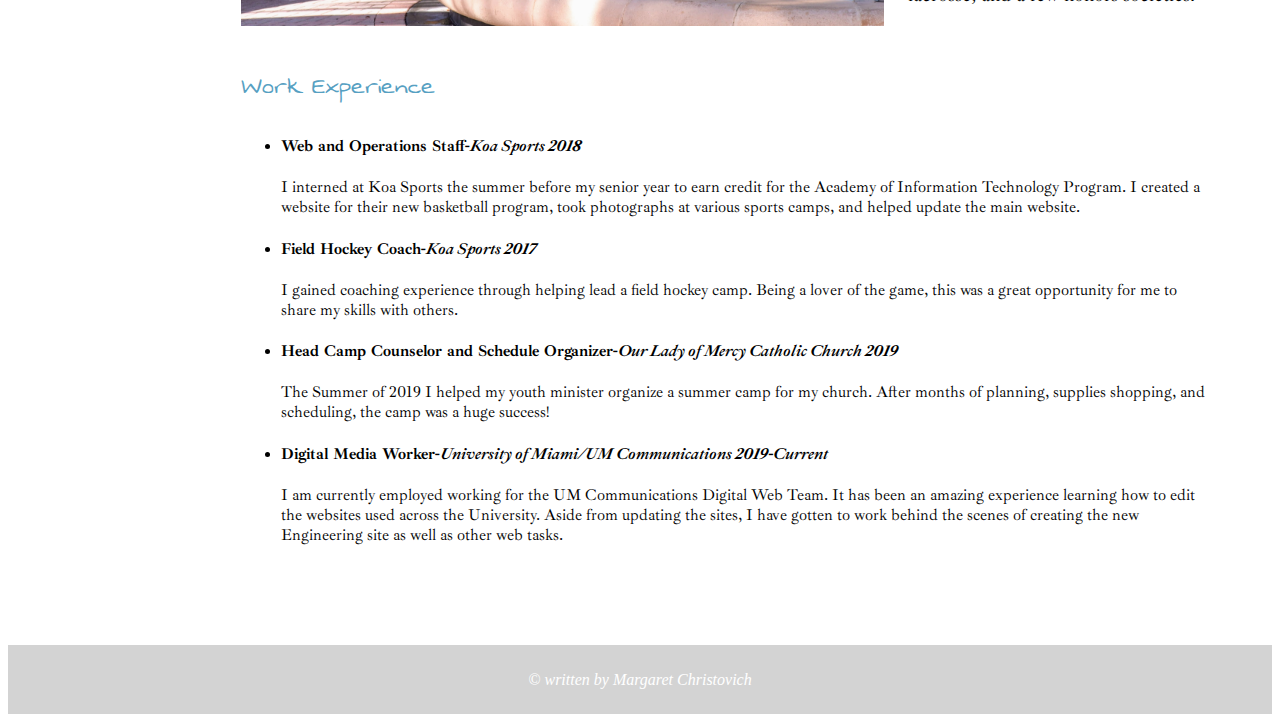
==== commit 5ccb1e08: "center" ====
--- a/index.html
+++ b/index.html
@@ -96,9 +96,9 @@
 		
 		<p class="welcome">In high school, I took part in a few signature programs that sparked my interest in design and technology. I completed the Academy of Information Technology following the Website Design and Development Pathway. As a member of the program, I took a technology course each year of high school, completed workshops better preparing me for the technology industry, and completed a 200+ hour internship. </p>
 
-		<p>I also took part in my school's signature Arts and Humanities program in which I completed a research project on the topic of my choice. I chose to research digital privacy and the implications of agreeing to terms and conditions in our technology-centered world. <a href="assets/images/Christovich SIP.pdf" target="_blank">View my Research Paper!</a> </p>
+		<p class="welcome">I also took part in my school's signature Arts and Humanities program in which I completed a research project on the topic of my choice. I chose to research digital privacy and the implications of agreeing to terms and conditions in our technology-centered world. <a href="assets/images/Christovich SIP.pdf" target="_blank">View my Research Paper!</a> </p>
 
-			<p>Aside from these programs, I enjoyed being involved with field hockey, track, lacrosse, and a few honors societies. </p> 
+			<p class="welcome">Aside from these programs, I enjoyed being involved with field hockey, track, lacrosse, and a few honors societies. </p> 
 	
 	</div>
 
--- a/assets/css/style.css
+++ b/assets/css/style.css
@@ -275,6 +275,7 @@
 
 	#oneContent1{
 		grid-area: content1;
+		text-align: center;
 	}
 
 	#icon1{
@@ -319,6 +320,7 @@
 
 	#oneContent2{
 		grid-area: content2;
+		text-align: center;
 	}
 
 	#onePic8{
@@ -330,6 +332,7 @@
 
 	#oneContent3{
 		grid-area: content3;
+		text-align: center;
 	}
 
 
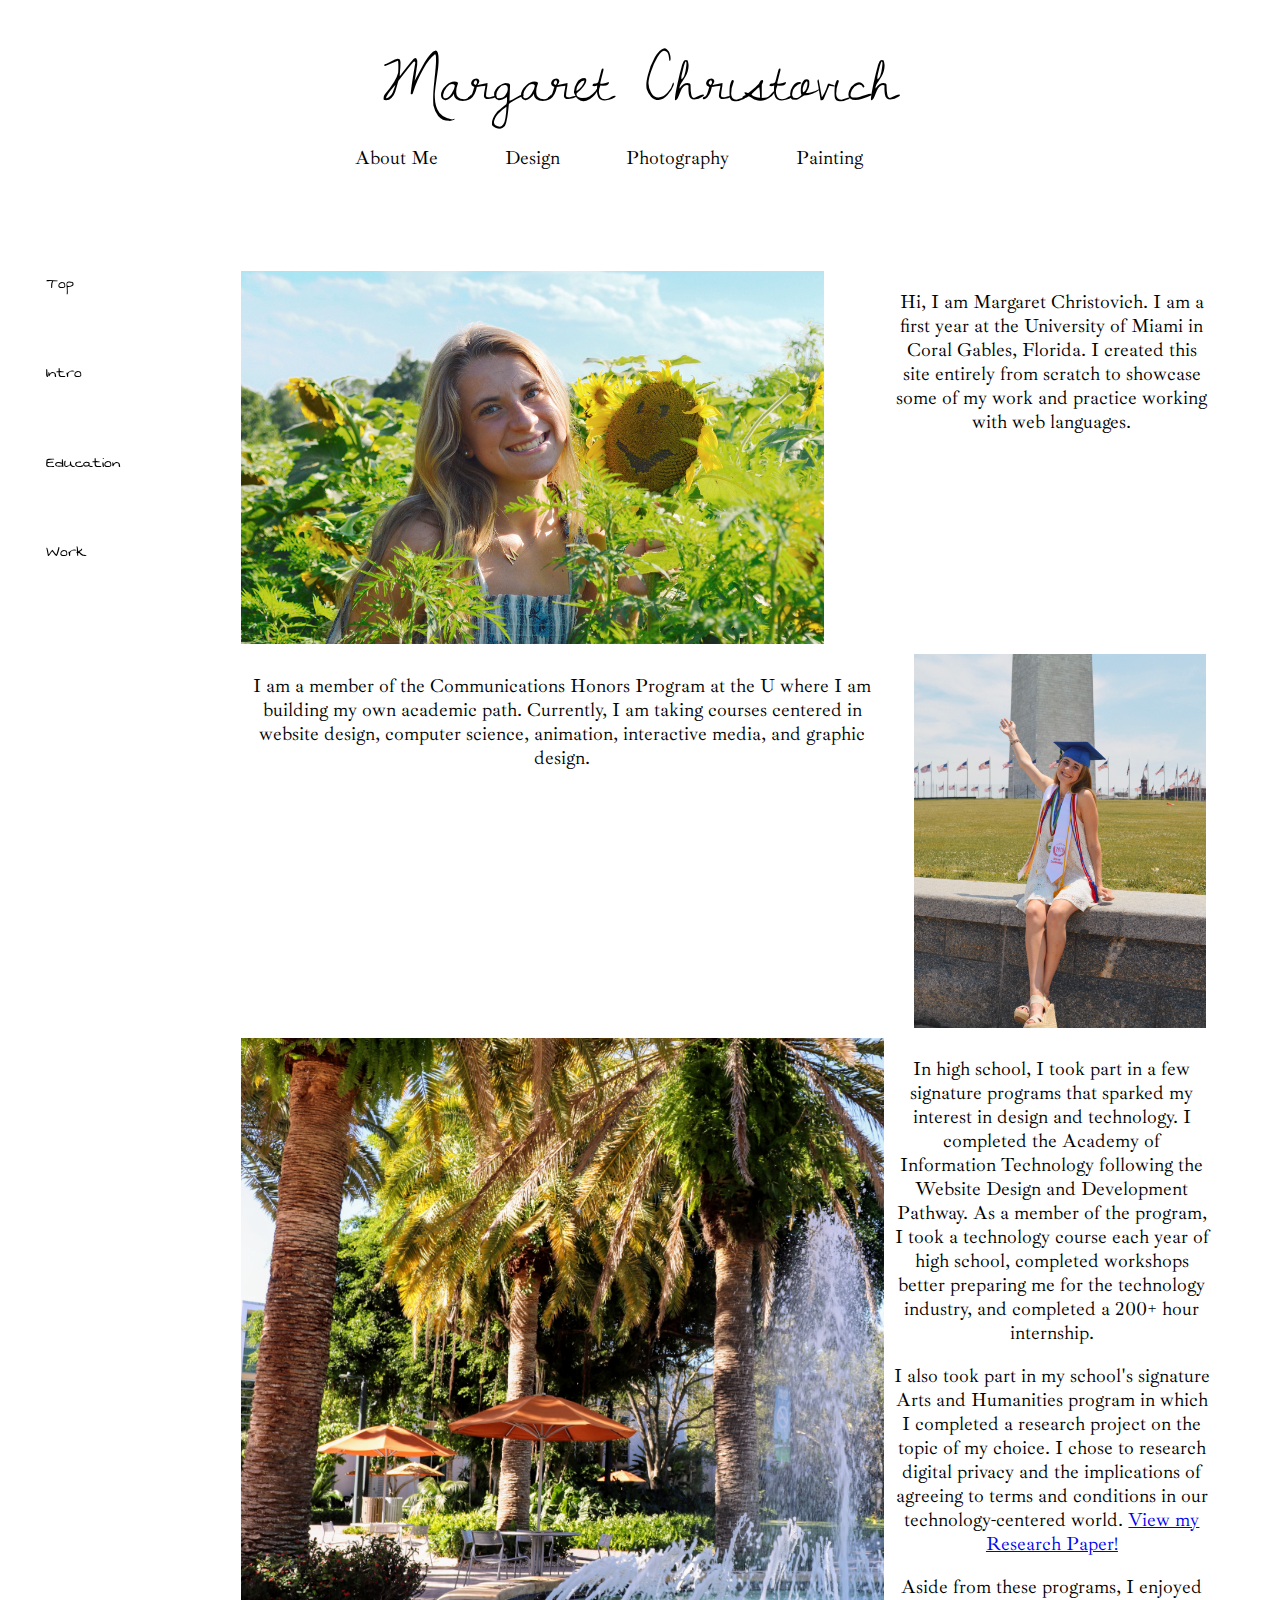
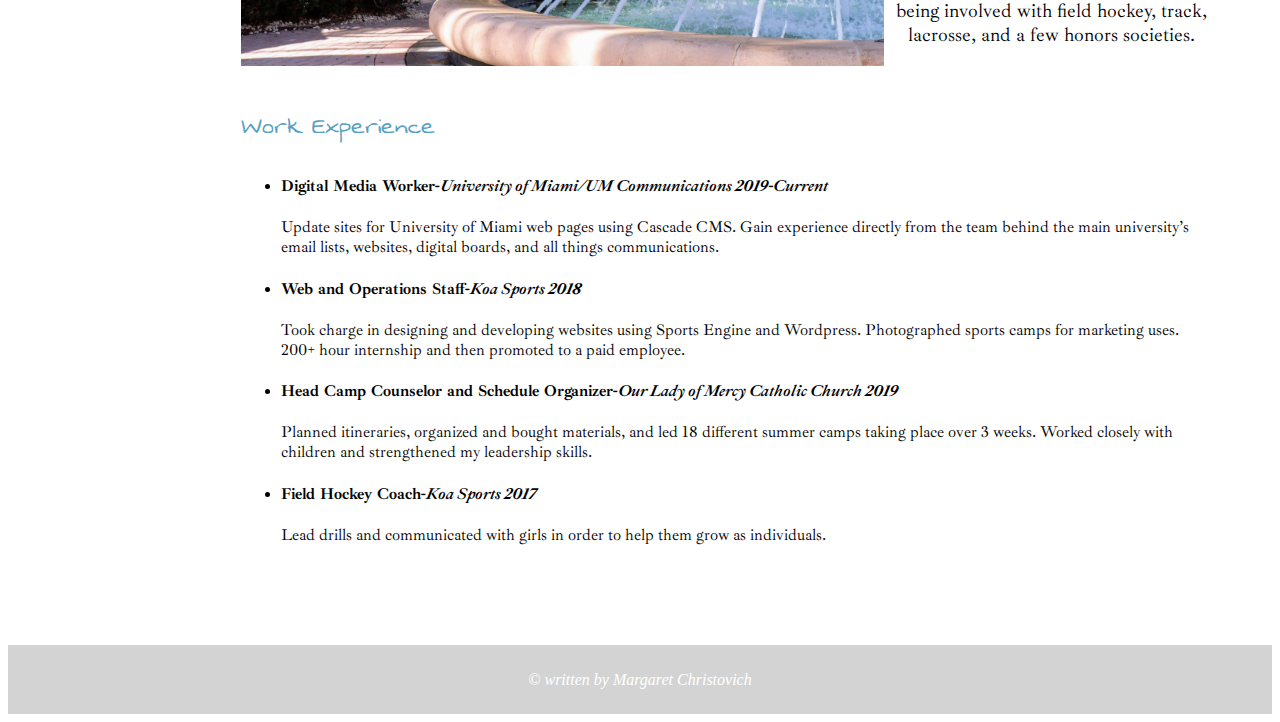
==== commit f81aea90: "fixed phone photos" ====
--- a/index.html
+++ b/index.html
@@ -106,20 +106,21 @@
 		<a name="work"></a>
 	<h3>Work Experience</h3>
 	<ul>
+
+		<li><h4>Digital Media Worker-<i>University of Miami/UM Communications 2019-Current</i></h4></li>
+		<p>Update sites for University of Miami web pages using Cascade CMS. Gain experience directly from the team behind the main university’s email lists, websites, digital boards, and all things communications.</p>
+
 		<li><h4>Web and Operations Staff-<i>Koa Sports 2018</i> </h4></li>
 
-		<p>I interned at Koa Sports the summer before my senior year to earn credit for the Academy of Information Technology Program. I created a website for their new basketball program, took photographs at various sports camps, and helped update the main website.</p>
+		<p>Took charge in designing and developing websites using Sports Engine and Wordpress. Photographed sports camps for marketing uses. 200+ hour internship and then promoted to a paid employee.</p>
+
+		<li><h4>Head Camp Counselor and Schedule Organizer-<i>Our Lady of Mercy Catholic Church 2019</i></h4></li>
+
+		<p>Planned itineraries, organized and bought materials, and led 18 different summer camps taking place over 3 weeks. Worked closely with children and strengthened my leadership skills.</p>
 
 		<li><h4>Field Hockey Coach-<i>Koa Sports 2017</i> </h4></li>
 
-		<p>I gained coaching experience through helping lead a field hockey camp. Being a lover of the game, this was a great opportunity for me to share my skills with others.</p>
-
-		<li><h4>Head Camp Counselor and Schedule Organizer-<i>Our Lady of Mercy Catholic Church 2019</i></h4></li>
-
-		<p>The Summer of 2019 I helped my youth minister organize a summer camp for my church. After months of planning, supplies shopping, and scheduling, the camp was a huge success!</p>
-
-		<li><h4>Digital Media Worker-<i>University of Miami/UM Communications 2019-Current</i></h4></li>
-		<p>I am currently employed working for the UM Communications Digital Web Team. It has been an amazing experience learning how to edit the websites used across the University. Aside from updating the sites, I have gotten to work behind the scenes of creating the new Engineering site as well as other web tasks.</p>
+		<p>Lead drills and communicated with girls in order to help them grow as individuals.</p>
 
 	</ul>
 
--- a/assets/css/style.css
+++ b/assets/css/style.css
@@ -46,7 +46,7 @@
 		color: #56A0C2;
 	}
 
-	nav a, article a{
+	nav a{
 		font-family: 'Ibarra Real Nova', serif;
 	}
 
@@ -118,14 +118,14 @@
 	}
 
 	article a{
-		color: #3B785A;
-		font-family:"Courier New", Courier, monospace;
+		color: black;
+		font-family: 'Swanky and Moo Moo', cursive;
 		font-weight:normal;
+		font-size:1.2em;
 
 	}
 
 	article a:visited{
-		color: #3B785A;
 		text-decoration: none;
 	}
 
@@ -502,10 +502,15 @@
 	'pic22 pic21'
 	'pic23 pic24'
 	'pic25 pic26'
-	'pic27 pic28';
+	'pic27 pic28'
+	'pic29 pic30'
+	'pic31 pic32'
+	'pic33 pic34'
+	'pic35 pic36';
 	padding-bottom:1%;
-	grid-template-rows: 1fr 1fr 1fr 1fr 1fr 1fr 1fr 1fr 1fr 1fr 1fr 1fr 1fr 1fr;
-	height:550vw;
+	grid-template-rows: repeat(18,1fr);
+	grid-template-columns: 1fr 1fr;
+	height:800vw;
 	}
 
 
@@ -702,6 +707,76 @@
 	#threePic28{
 		grid-area: pic28;
 		background-image: url("../images/sun12.jpg");
+		background-size: contain;
+		background-repeat: no-repeat;
+	}
+
+	#threePic29{
+		grid-area: pic29;
+		background-image: url("../images/sun13.jpg");
+		background-size: contain;
+		background-repeat: no-repeat;
+	}
+
+	#threePic30{
+		grid-area: pic30;
+		background-image: url("../images/sun14.jpg");
+		background-size: contain;
+		background-repeat: no-repeat;
+	}
+
+	#threePic31{
+		grid-area: pic31;
+		background-image: url("../images/sun15.jpg");
+		background-size: contain;
+		background-repeat: no-repeat;
+	}
+
+	#threePic32{
+		grid-area: pic32;
+		background-image: url("../images/sun16.jpg");
+		background-size: contain;
+		background-repeat: no-repeat;
+	}
+
+	#threePic33{
+		grid-area: pic33;
+		background-image: url("../images/sun17.jpg");
+		background-size: contain;
+		background-repeat: no-repeat;
+	}
+
+	#threePic34{
+		grid-area: pic34;
+		background-image: url("../images/sun18.jpg");
+		background-size: contain;
+		background-repeat: no-repeat;
+	}
+
+	#threePic35{
+		grid-area: pic35;
+		background-image: url("../images/sun19.jpg");
+		background-size: contain;
+		background-repeat: no-repeat;
+	}
+
+	#threePic35{
+		grid-area: pic35;
+		background-image: url("../images/sun20.jpg");
+		background-size: contain;
+		background-repeat: no-repeat;
+	}
+
+	#threePic36{
+		grid-area: pic36;
+		background-image: url("../images/sun21.jpg");
+		background-size: contain;
+		background-repeat: no-repeat;
+	}
+
+	#threePic37{
+		grid-area: pic37;
+		background-image: url("../images/sun22.jpg");
 		background-size: contain;
 		background-repeat: no-repeat;
 	}
@@ -942,11 +1017,15 @@
 	'pic13 pic14 pic15'
 	'pic17 pic18 pic19'
 	'pic20 pic21 pic22'
-	'pic23 pic24 pic25';
+	'pic23 pic24 pic25'
+	'pic26 pic27 pic28'
+	'pic29 pic30 pic31'
+	'pic32 pic33 pic34'
+	'pic35 pic36 pic37';
 	padding-bottom:1%;
-	grid-template-rows: 1fr 1fr 1fr 1fr 1fr 1fr 1fr 1fr;
+	grid-template-rows: repeat(12,1fr);
 	grid-template-columns: 1fr 1fr 1fr;
-	height:150vw;
+	height:300vw;
 	}
 
 	#innerGrid4{
@@ -1025,7 +1104,7 @@
 		'content9 content9 content9 pic9 pic9 pic9'
 		;
 
-		grid-template-rows: 4fr .35fr 3fr 3fr 1fr 4fr 1fr 3fr 2fr 4fr 2fr;
+		grid-template-rows: 3fr .35fr 3fr 3fr 1fr 4fr 1fr 3fr 2fr 4fr 2fr;
 		height:400vw;
 	}
 
@@ -1036,11 +1115,13 @@
 		'pic13 pic14 pic15 pic16'
 		'pic17 pic18 pic19 pic20'
 		'pic21 pic22 pic23 pic24'
-		'pic25 pic26 pic27 pic28';
+		'pic25 pic26 pic27 pic28'
+		'pic29 pic30 pic31 pic32'
+		'pic33 pic34 pic35 pic36';
 		padding-bottom:1%;
-		grid-template-rows: 1fr 1fr 1fr 1fr 1fr 1fr 1fr;
+		grid-template-rows: repeat(9,1fr);
 		grid-template-columns: 1fr 1fr 1fr 1fr;
-		height:100vw;
+		height:200vw;
 	}
 
 	#innerGrid4{
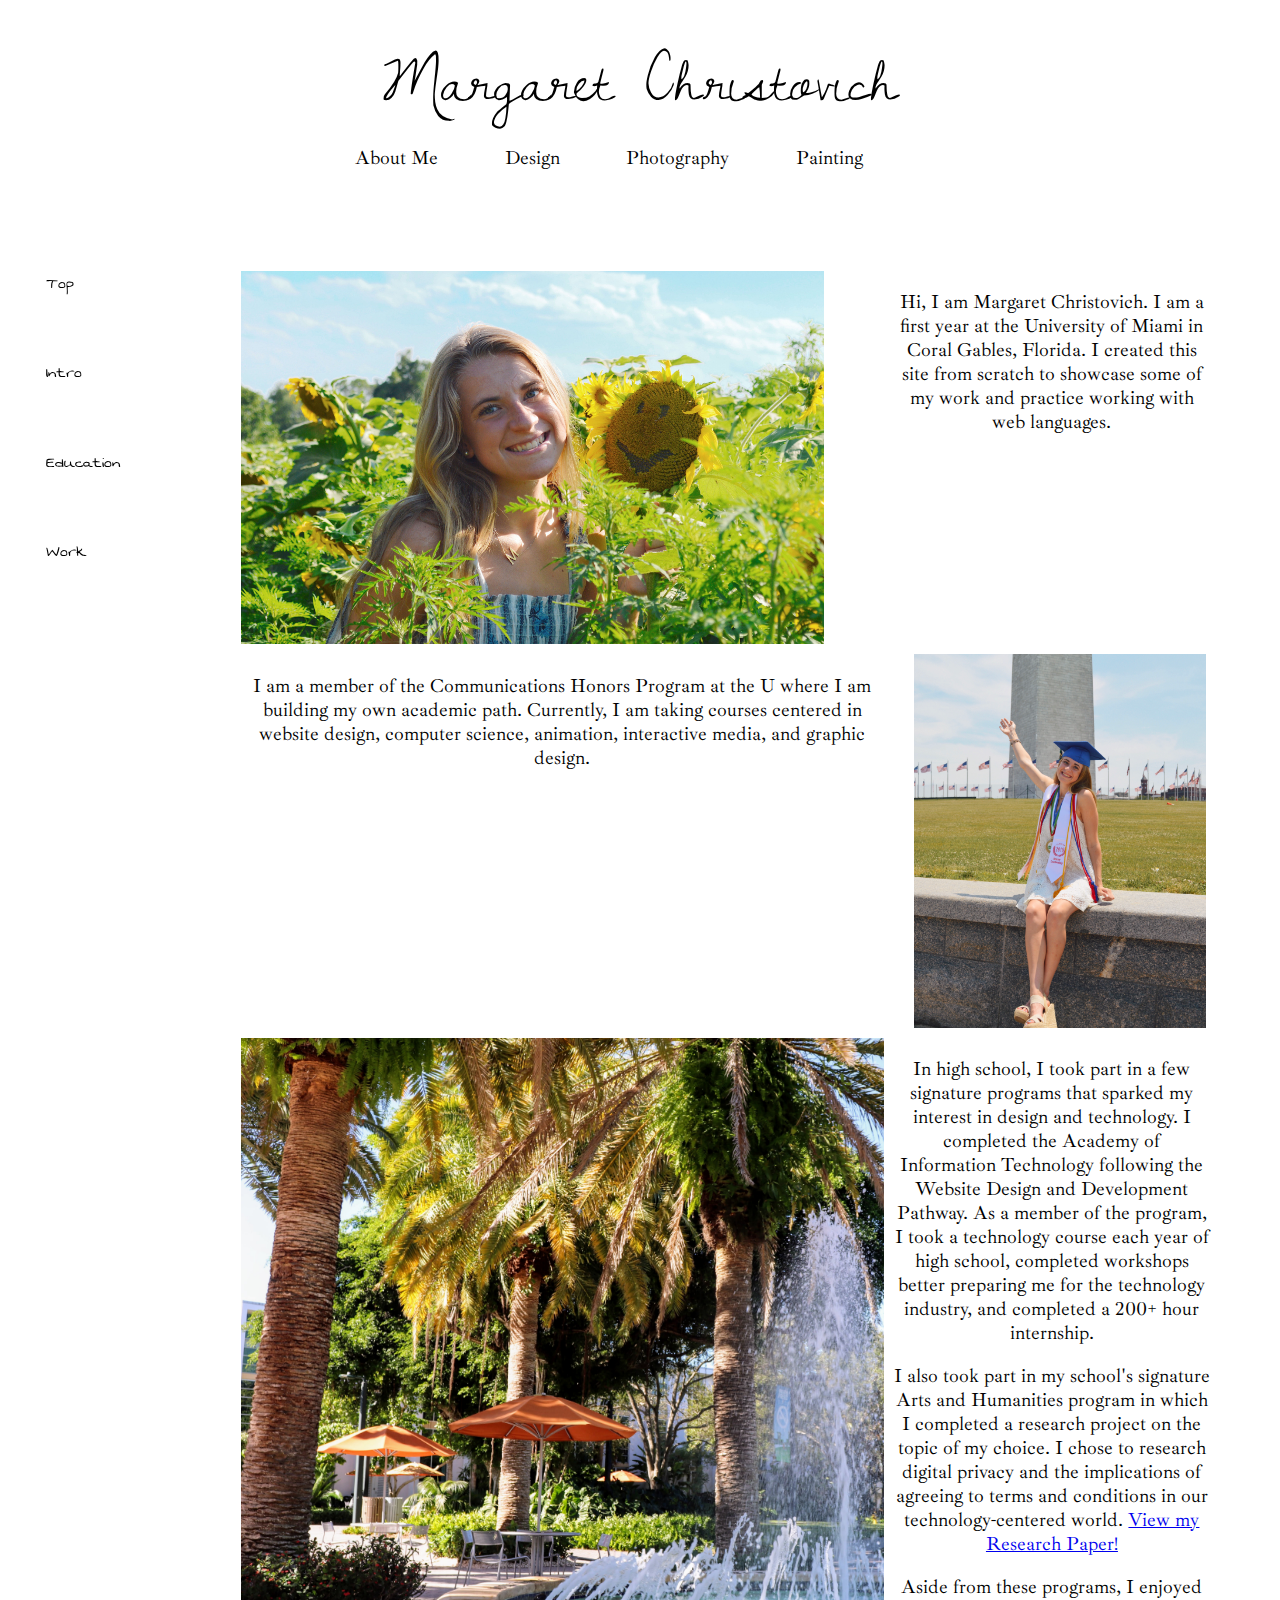
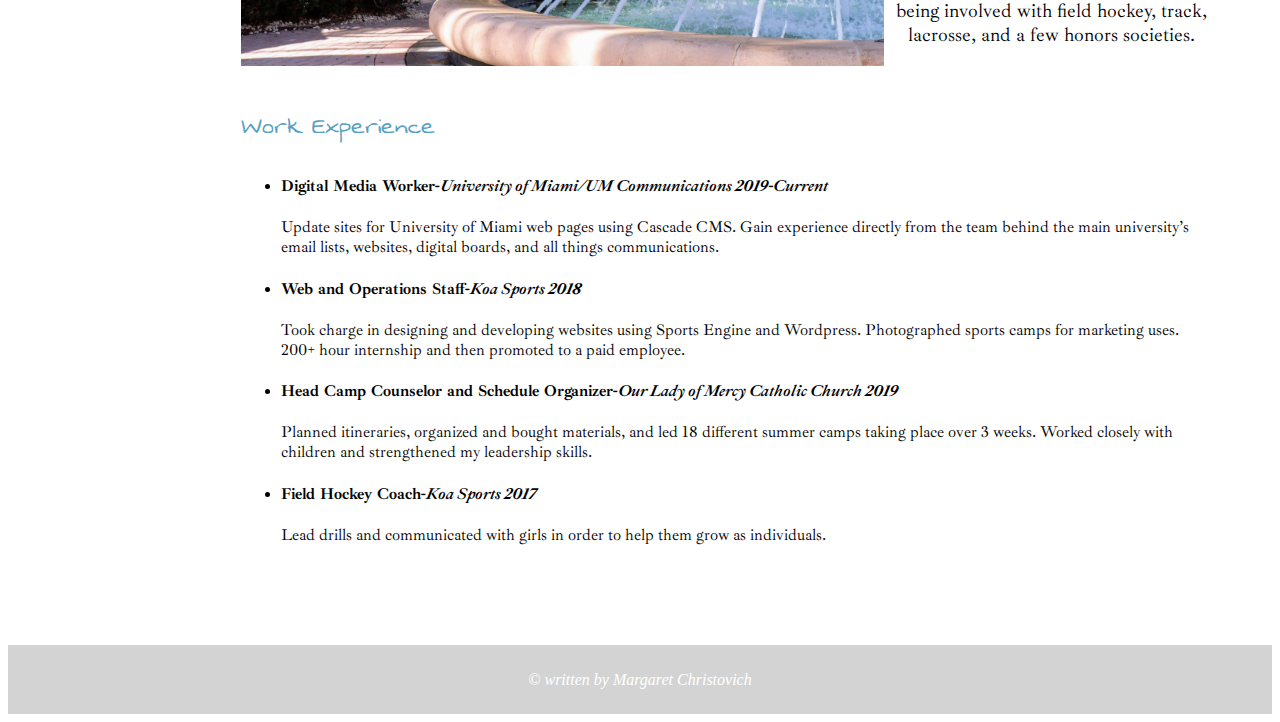
==== commit d911b2ea: "added animate to design" ====
--- a/index.html
+++ b/index.html
@@ -74,7 +74,7 @@
 
 	<div id="oneContent1">
 	<a name="intro"></a>
-	<p class="welcome">Hi, I am Margaret Christovich. I am a first year at the University of Miami in Coral Gables, Florida. I created this site entirely from scratch to showcase some of my work and practice working with web languages.</p>
+	<p class="welcome">Hi, I am Margaret Christovich. I am a first year at the University of Miami in Coral Gables, Florida. I created this site from scratch to showcase some of my work and practice working with web languages.</p>
 	</div>
 
 
--- a/assets/css/style.css
+++ b/assets/css/style.css
@@ -392,6 +392,7 @@
 	'content9';
 	padding-bottom:1%;
 	grid-template-rows: .75fr .25fr .75fr .25fr 1.5fr .25fr 1fr .25fr .75fr .25fr .75fr .25fr .5fr .25fr 1.5fr .25fr .5fr .25fr;
+	height:1200vw;
 	
 	}
 
@@ -450,9 +451,13 @@
 
 	#twoPic6{
 		grid-area: pic6;
-		background-image: url("../images/design6.png");
-		background-size: contain;
-		background-repeat: no-repeat;
+
+	}
+
+	#animateVid{
+		height:80%;
+  		width: 80%;
+  		background-size: contain;
 	}
 
 	#twoContent6{
@@ -505,7 +510,7 @@
 	'pic27 pic28'
 	'pic29 pic30'
 	'pic31 pic32'
-	'pic33 pic34'
+	'pic34 pic33'
 	'pic35 pic36';
 	padding-bottom:1%;
 	grid-template-rows: repeat(18,1fr);
@@ -1099,13 +1104,19 @@
 		'pic5 pic5 pic5 pic5 pic5 pic5'
 		'content5 content5 content5 content5 content5 content5'
 		'pic6 pic6 pic6 pic6 pic6 content6 '
-		'content7 content7 pic7 pic7 pic7 pic7'
+		'content7 content7 content7 pic7 pic7 pic7'
 		'pic8 pic8 pic8 content8 content8 content8'
 		'content9 content9 content9 pic9 pic9 pic9'
 		;
 
-		grid-template-rows: 3fr .35fr 3fr 3fr 1fr 4fr 1fr 3fr 2fr 4fr 2fr;
-		height:400vw;
+		grid-template-rows: 3fr .35fr 3fr 3fr 1fr 2fr 1fr 2.5fr 1.5fr 3fr 2fr;
+		height:350vw;
+	}
+
+	#animateVid{
+		height:50%;
+  		width: 50%;
+  		background-size: contain;
 	}
 
 	#innerGrid3{
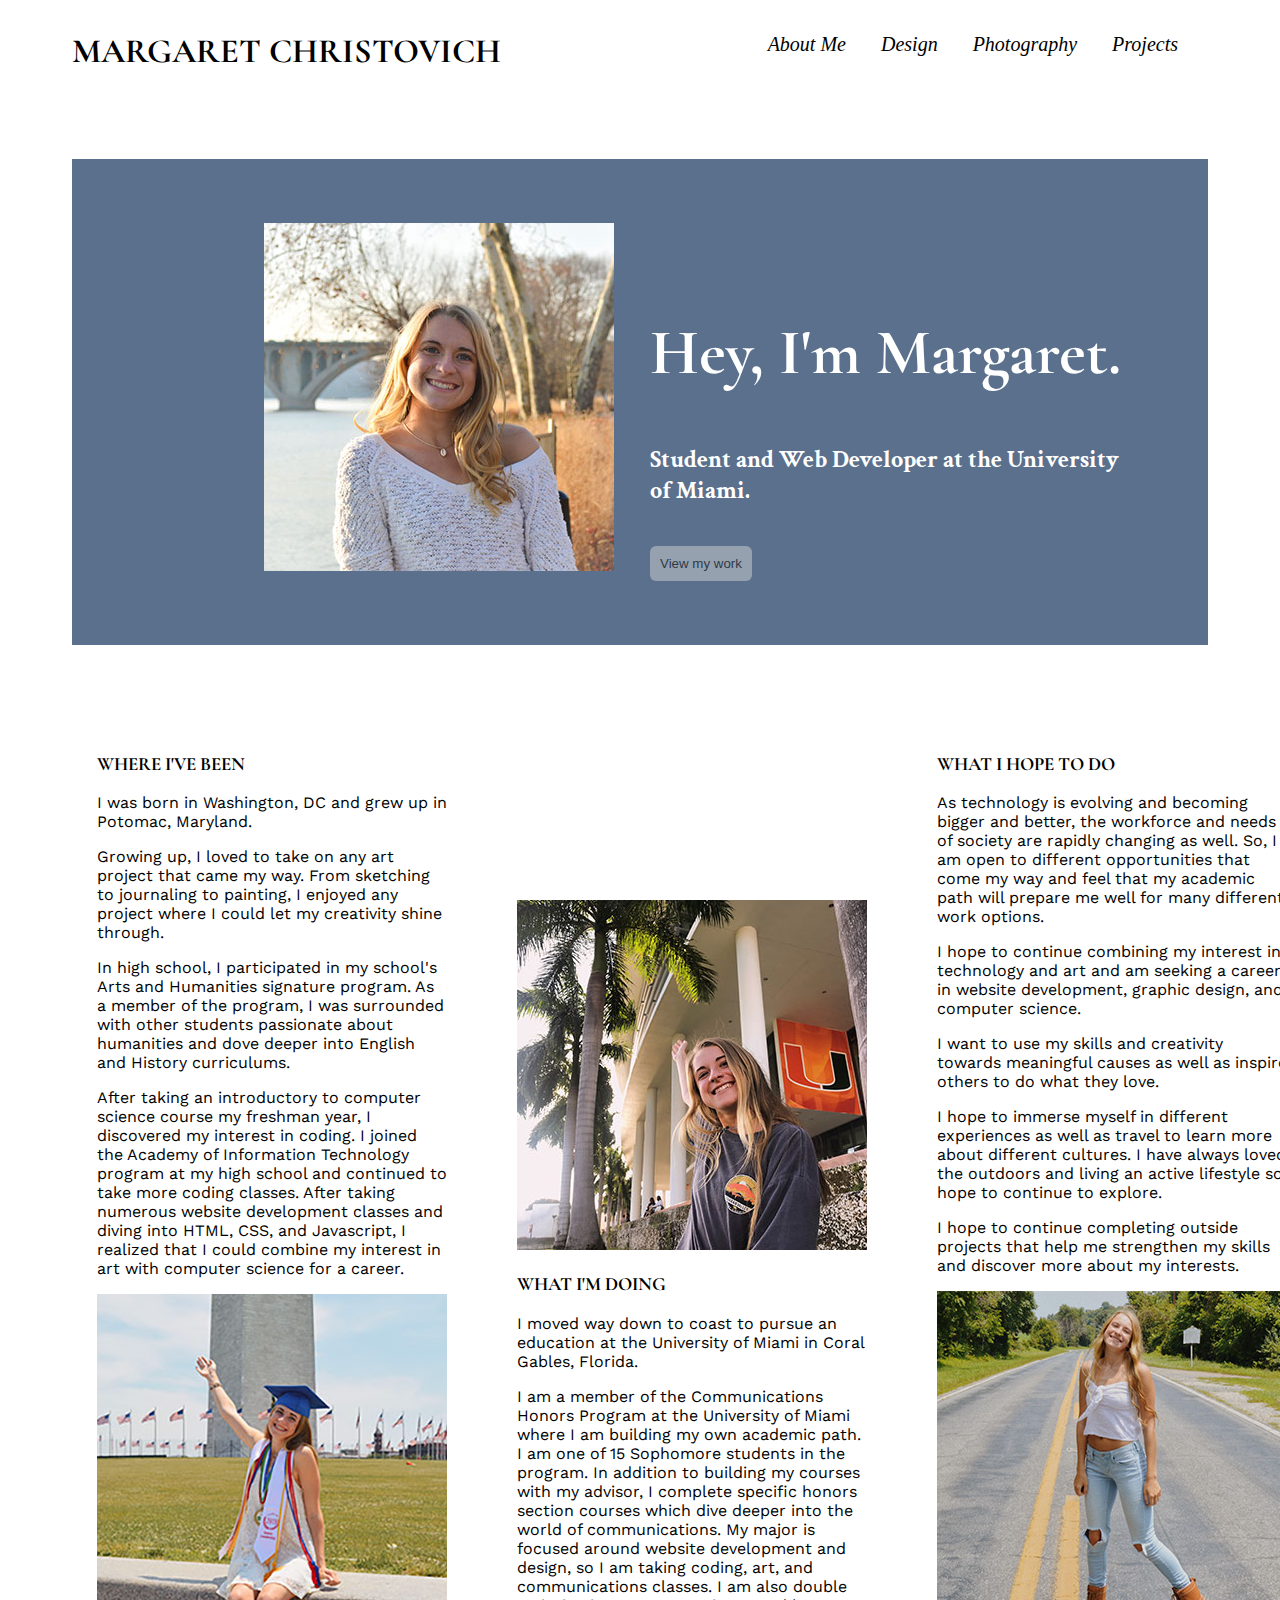
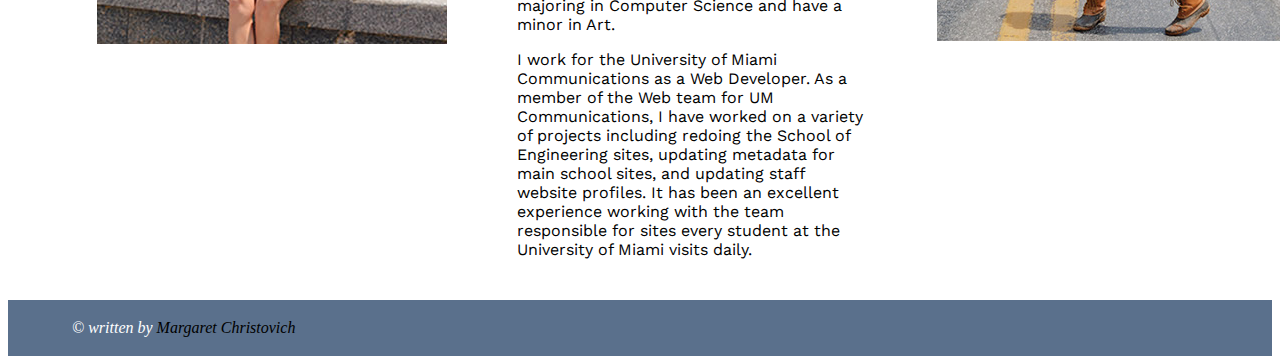
==== commit 062691de: "Complete Update" ====
--- a/index.html
+++ b/index.html
@@ -1,148 +1,104 @@
+
+<!-- Portfolio Website -->
 
 <!DOCTYPE html>
 
-<html>
+	<html lang="en">
 
-<head>
-	<title>Portfolio Site</title>
-	<link rel="shortcut icon" type="image/jpg" href="assets/images/Favicon1.jpg">
+	<head>
 
-	<link rel="stylesheet" href="https://cdnjs.cloudflare.com/ajax/libs/animate.css/3.7.2/animate.min.css">
+		<meta charset="UTF-8">
+		<title>Portfolio Site</title>
+		<link rel="shortcut icon" type="image/jpg" href="assets/images/Favicon1.jpg">
+		<link rel="stylesheet" type="text/css" href="css/style.css">
 
-	<meta charset="UTF-8">
-	<meta name="viewport" content="width=device-width, initial-scale=1.0">
-	<link rel="stylesheet" type="text/css" href="assets/css/style.css">
+	</head>
 
-	<link href="https://fonts.googleapis.com/css?family=Dawning+of+a+New+Day|Ibarra+Real+Nova|Swanky+and+Moo+Moo&display=swap" rel="stylesheet">
+	<body>
 
-</head>
+			<header>
 
-<body>
-<a name="top"></a>
-	<div id="topGrid">
+				<h1 id="topname"><a href="index.html">MARGARET CHRISTOVICH</a></h1>
 
-	<header><a class="top animated bounceHover" href="#">Margaret Christovich</a></header>
-		 
-	<nav>
-	<a href="#">About Me</a>       
-	<a href="two.html" >Design</a>      
-	<a href="three.html" >Photography</a>  
-	<a href="four.html">Painting</a>
-	</h2>
-	</nav>
+				<nav id="topbar">
+					<a href="index.html">About Me</a>
+					<a href="portfolio2.html">Design</a>
+					<a href="portfolio3.html">Photography</a>
+					<a href="portfolio4.html">Projects</a>
+				</nav>
 
-</div>
+			</header>
 
-<div id="grid">
+		<main>
 
-	<article>
-			<h4><a href="#top">Top</a></h4><br>
-			<h4><a href="#intro">Intro</a></h4><br>
-			<h4><a href="#education">Education</a></h4><br>
-			<h4><a href="#work">Work</a></h4><br>
+			<section id="introself">
 
-	</article>
+					<img src="images/self-edited.jpg" id="selffront" alt="margaret headshot">
 
-<main>
+					<article id="heyintro">
 
-<div id="innerGrid1">
+					<h2>Hey, I'm Margaret.</h2>
+					<h4 id="smallerintro">Student and Web Developer at the University of Miami.</h4>
 
-	<a id="icon1" href="#introjump"></a>
-	<a id="icon2" href="two.html"></a>
-	<a id="icon3" href="three.html"></a>
-	<a id="icon4" href="four.html"></a>
+					<button id="viewbutton"><a href="portfolio2.html">View my work</a></button>
 
-	<div class="onePic1 mySlides">
-	</div>
+					</article>
 
-	<div class="onePic2 mySlides">
+				</section>
 
-	</div>
-	<div class="onePic3 mySlides">
+			<section id="aboutself">
 
-	</div>
-	<div class="onePic4 mySlides">
+					<article>
 
-	</div>
-	<div class="onePic5 mySlides">
+						<h3>WHERE I'VE BEEN</h3>
+						<p>I was born in Washington, DC and grew up in Potomac, Maryland.</p>
+						<p>Growing up, I loved to take on any art project that came my way. From sketching to journaling to painting, I enjoyed any project where I could let my creativity shine through.</p>
+						<p>In high school, I participated in my school's Arts and Humanities signature program. As a member of the program, I was surrounded with other students passionate about humanities and dove deeper into English and History curriculums. </p>
+						<p>After taking an introductory to computer science course my freshman year, I discovered my interest in coding. I joined the Academy of Information Technology program at my high school and continued to take more coding classes. After taking numerous website development classes and diving into HTML, CSS, and Javascript, I realized that I could combine my interest in art with computer science for a career.</p>
+						<img src="images/grad-edited.jpg" alt="margaret high school graduation">
 
-	</div>
-	<div class="onePic6 mySlides">
+					</article>
 
-	</div>
+					<article id="doingnow">
+
+						<img src="images/umiami-edited.jpg" alt="margaret on campus at umiami">
+						<h3>WHAT I'M DOING</h3>
+						<p>I moved way down to coast to pursue an education at the University of Miami in Coral Gables, Florida.</p>
+						<p>I am a member of the Communications Honors Program at the University of Miami where I am building my own academic path. I am one of 15 Sophomore students in the program. In addition to building my courses with my advisor, I complete specific honors section courses which dive deeper into the world of communications. My major is focused around website development and design, so I am taking coding, art, and communications classes. I am also double majoring in Computer Science and have a minor in Art.</p>
+						<p>I work for the University of Miami Communications as a Web Developer. As a member of the Web team for UM Communications, I have worked on a variety of projects including redoing the School of Engineering sites, updating metadata for main school sites, and updating staff website profiles. It has been an excellent experience working with the team responsible for sites every student at the University of Miami visits daily.</p>
+
+					</article>
+
+					<article>
+
+						<h3>WHAT I HOPE TO DO</h3>
+						<p>As technology is evolving and becoming bigger and better, the workforce and needs of society are rapidly changing as well. So, I am open to different opportunities that come my way and feel that my academic path will prepare me well for many different work options.</p>
+						<p>I hope to continue combining my interest in technology and art and am seeking a career in website development, graphic design, and computer science.</p>
+						<p>I want to use my skills and creativity towards meaningful causes as well as inspire others to do what they love. </p>
+						<p>I hope to immerse myself in different experiences as well as travel to learn more about different cultures. I have always loved the outdoors and living an active lifestyle so hope to continue to explore.</p>
+						<p>I hope to continue completing outside projects that help me strengthen my skills and discover more about my interests.</p>
+						<img src="images/road-edited.jpg" alt="margaret on road standing">
+
+					</article>
+
+			</section>
 
 
-	<div id="oneContent1">
-	<a name="intro"></a>
-	<p class="welcome">Hi, I am Margaret Christovich. I am a first year at the University of Miami in Coral Gables, Florida. I created this site from scratch to showcase some of my work and practice working with web languages.</p>
-	</div>
+		</main>
 
+		<footer>
 
-	<div id="space"><a id="introjump"></a></div>
-	<div id="space2">
-	</div>
+				<address>
+					&copy;
+					written by <a> Margaret Christovich</a>
+					<br>
+				</address>
 
+		</footer>
 
-	<div id="onePic7"></div>
+		<script src="https://ajax.googleapis.com/ajax/libs/jquery/1.10.1/jquery.min.js"></script>
+		<script src="js/index.js"></script>
 
-	<div id="oneContent2">
-	<a name="education"></a>
-	<p class="welcome">I am a member of the Communications Honors Program at the U where I am building my own academic path. Currently, I am taking courses centered in website design, computer science, animation, interactive media, and graphic design.</p>
-	</div>
+		</body>
 
-	<div id="onePic8"></div>
-
-	<div id="oneContent3">
-		
-		<p class="welcome">In high school, I took part in a few signature programs that sparked my interest in design and technology. I completed the Academy of Information Technology following the Website Design and Development Pathway. As a member of the program, I took a technology course each year of high school, completed workshops better preparing me for the technology industry, and completed a 200+ hour internship. </p>
-
-		<p class="welcome">I also took part in my school's signature Arts and Humanities program in which I completed a research project on the topic of my choice. I chose to research digital privacy and the implications of agreeing to terms and conditions in our technology-centered world. <a href="assets/images/Christovich SIP.pdf" target="_blank">View my Research Paper!</a> </p>
-
-			<p class="welcome">Aside from these programs, I enjoyed being involved with field hockey, track, lacrosse, and a few honors societies. </p> 
-	
-	</div>
-
-	<div id="oneContent4">
-		<a name="work"></a>
-	<h3>Work Experience</h3>
-	<ul>
-
-		<li><h4>Digital Media Worker-<i>University of Miami/UM Communications 2019-Current</i></h4></li>
-		<p>Update sites for University of Miami web pages using Cascade CMS. Gain experience directly from the team behind the main university’s email lists, websites, digital boards, and all things communications.</p>
-
-		<li><h4>Web and Operations Staff-<i>Koa Sports 2018</i> </h4></li>
-
-		<p>Took charge in designing and developing websites using Sports Engine and Wordpress. Photographed sports camps for marketing uses. 200+ hour internship and then promoted to a paid employee.</p>
-
-		<li><h4>Head Camp Counselor and Schedule Organizer-<i>Our Lady of Mercy Catholic Church 2019</i></h4></li>
-
-		<p>Planned itineraries, organized and bought materials, and led 18 different summer camps taking place over 3 weeks. Worked closely with children and strengthened my leadership skills.</p>
-
-		<li><h4>Field Hockey Coach-<i>Koa Sports 2017</i> </h4></li>
-
-		<p>Lead drills and communicated with girls in order to help them grow as individuals.</p>
-
-	</ul>
-
-	</div>
-
-</div>
-</main>
-
-</div>
-<footer>
-	<address>
-		&copy;
-		written by <a> Margaret Christovich</a>
-		<br>
-	</address>
-</footer>
-
-	<!-- linked js file -->
-	<script src="https://ajax.googleapis.com/ajax/libs/jquery/1.10.1/jquery.min.js"></script>
-	<script type="text/javascript" src="assets/js/index.js"></script>
-		
-</body>
-</html>
-
-
+	</html>
--- a/css/style.css
+++ b/css/style.css
@@ -0,0 +1,347 @@
+
+
+@import url('https://fonts.googleapis.com/css2?family=Cormorant+Garamond:wght@600&family=Crimson+Text&family=Major+Mono+Display&family=Work+Sans:ital,wght@1,300;1,600&display=swap');
+
+
+/* DEVICES (mobile version) */
+@media only screen and (min-width: 375px){
+
+	#topname{
+	margin-left:5vw;
+	color: black;
+	font-family: 'Cormorant Garamond', serif;
+	font-size: 2.5em;
+	text-align: left;
+	}
+
+	img{
+		height: auto;
+  	width: 100%;
+	}
+
+	#topname: visited{
+		color: black;
+	}
+
+	#topbar{
+		margin-left:15px;
+	}
+
+	#introself h2{
+		font-family: 'Cormorant Garamond', serif;
+	}
+
+	a{
+		color: black;
+	}
+
+	h2{
+		font-family: 'Major Mono Display', monospace;
+		font-size:2em;
+	}
+
+	h3{
+		font-family: 'Cormorant Garamond', serif;
+	}
+
+	p{
+		font-family: 'Work Sans', sans-serif;
+	}
+
+	#topbar a{
+		margin-right: 15px;
+		color: black;
+	}
+
+	#topbar a:hover{
+	  background-color: #5A708C;
+	  color: white;
+	  font-size:1.25em;
+	}
+
+	#topbar a:active{
+	  background-color: #D5E0F5;
+	  color:#5A708C;
+	}
+
+	#topbar a:link{
+	  font-style: italic;
+	}
+
+	#topbar a:visited{
+	  text-decoration: underline;
+	}
+
+	header{
+		display: grid;
+		grid-template-columns: 1fr;
+		grid-template-rows: 1fr .5fr;
+		grid-gap: 20px;
+	}
+
+	nav{
+		font-size: 1em;
+	}
+
+	footer{
+		background-color:#5A708C;
+		padding:1.5vw;
+		color: white;
+		padding-left:5vw;
+	}
+
+	a{
+		text-decoration:none;
+	}
+
+	#selffront{
+		margin-left:2.5vw;
+	}
+
+	#introself{
+		display: grid;
+		grid-template-columns: 1fr;
+		grid-gap: 20px;
+		color: #5A708C;
+	}
+
+	button{
+		background-color: #D3D3D3;
+		border-radius: 6px;
+		padding:5px;
+		border: none;
+	  color: white;
+	  padding: 10px;
+	  text-align: center;
+	  text-decoration: none;
+		opacity: 0.5;
+	}
+
+	button:hover{
+		background-color:white;
+	}
+
+	button: hover{
+		  color: black;
+		  font-size:1.25em;
+	}
+
+	#heyintro{
+		font-size: 2em;
+		font-family: 'Crimson Text', serif;
+	}
+
+	#smallerintro{
+			font-size: .75em;
+	}
+
+	#aboutself{
+		margin-top:40px;
+		display: grid;
+		grid-template-columns: 1fr;
+		grid-gap: 10px;
+	}
+
+	#designgroup{
+		margin: 5vw;
+	}
+
+	figure{
+		margin:0;
+		padding:0;
+	}
+
+
+	figcaption{
+		margin:0;
+		padding:0;
+	}
+
+	#topdesigngrid{
+		display: grid;
+		grid-template-columns: 1fr;
+		grid-gap: 10px;
+
+	}
+
+	#designgrid{
+		display: grid;
+		grid-template-columns: 1fr;
+		grid-gap: 10px;
+		margin: none;
+	}
+
+	#photographygroup{
+		margin: 5vw;
+	}
+
+	#paintinggroup{
+		margin: 5vw;
+	}
+
+	#piccollage{
+		display: grid;
+		grid-template-columns: 1fr;
+		grid-gap: 10px;
+	}
+
+	#whiteblock{
+		display: grid;
+		grid-template-columns: 1fr;
+		grid-gap: 10px;
+	}
+
+	#skyblock{
+		display: grid;
+		grid-template-columns: 1fr;
+		grid-gap: 10px;
+	}
+
+	#animalblock{
+		display: grid;
+		grid-template-columns: 1fr;
+		grid-gap: 10px;
+	}
+
+	#blueblock{
+		display: grid;
+		grid-template-columns: 1fr;
+
+		grid-gap: 10px;
+	}
+
+	#firstgroup{
+		display: grid;
+		grid-template-columns: 1fr;
+		grid-gap: 10px;
+		margin-bottom:10px;
+	}
+
+	#secondgroup, #thirdgroup{
+		display: grid;
+		grid-template-columns: 1fr;
+		grid-gap: 10px;
+		margin-bottom:10px;
+	}
+
+}
+
+/* DEVICES (tablets and ipads) */
+@media only screen and (min-width: 768px){
+
+
+	#topname{
+	margin-left:5vw;
+	font-size: 2.125em;
+	text-align: left;
+	}
+
+	header{
+		display: grid;
+		grid-template-columns: 1fr 1fr;
+		grid-template-rows: 1fr;
+		grid-gap: 20px;
+	}
+
+	#topbar{
+	text-align: right;
+	margin-right: 5vw;
+	}
+
+	#topbar a{
+		margin-right: 30px;
+		color: black;
+	}
+
+	nav{
+		font-size: 1.25em;
+		margin-top:25px;
+	}
+
+	#introself{
+		margin-top:40px;
+		grid-template-columns: 1fr 1fr;
+		background-color: #5A708C;
+		padding:5vw;
+		margin: 5vw;
+		color: white;
+	}
+
+	#selffront{
+		margin-left:10vw;
+	}
+
+	#heyintro{
+		font-size: 2em;
+		margin-top: 3vw;
+	}
+
+	#aboutself{
+		margin-top:40px;
+		margin-left:5vw;
+		margin-right: 5vw;
+		display: grid;
+		grid-template-columns: 1fr 1fr 1fr;
+		grid-gap: 20px;
+	}
+
+	#aboutself article{
+		padding:25px;
+	}
+
+	#doingnow{
+	margin-top:13vw;
+	}
+
+	#topdesigngrid{
+		display: grid;
+		grid-template-columns: 1fr 1fr;
+		grid-template-rows: 1fr;
+		grid-gap: 10px;
+	}
+
+	#designgrid{
+		display: grid;
+		grid-template-columns: 1fr 1fr;
+		grid-gap: 10px;
+		margin: none;
+	}
+
+	#piccollage{
+		grid-template-columns: 1fr 1fr;
+	}
+
+	#whiteblock{
+		grid-template-rows: 1fr 1fr;
+		grid-template-columns: 1fr 1fr 1fr;
+	}
+
+	#skyblock{
+		grid-template-columns: 1fr 1fr;
+		grid-template-rows: 1fr 1fr ;
+	}
+
+	#animalblock{
+		grid-template-rows: 1fr 1fr;
+		grid-template-columns: 1fr 1fr 1fr;
+	}
+
+	#blueblock{
+		grid-template-columns: 1fr 1fr;
+		grid-template-rows: 1fr 1fr;
+	}
+
+	#firstgroup{
+		grid-template-columns: 1fr 1fr 1fr 1fr 1fr;
+	}
+
+	#secondgroup, #thirdgroup{
+		grid-template-columns: 1fr 1fr;
+	}
+
+	img{
+		height: auto;
+  	width: auto;
+	}
+
+}
